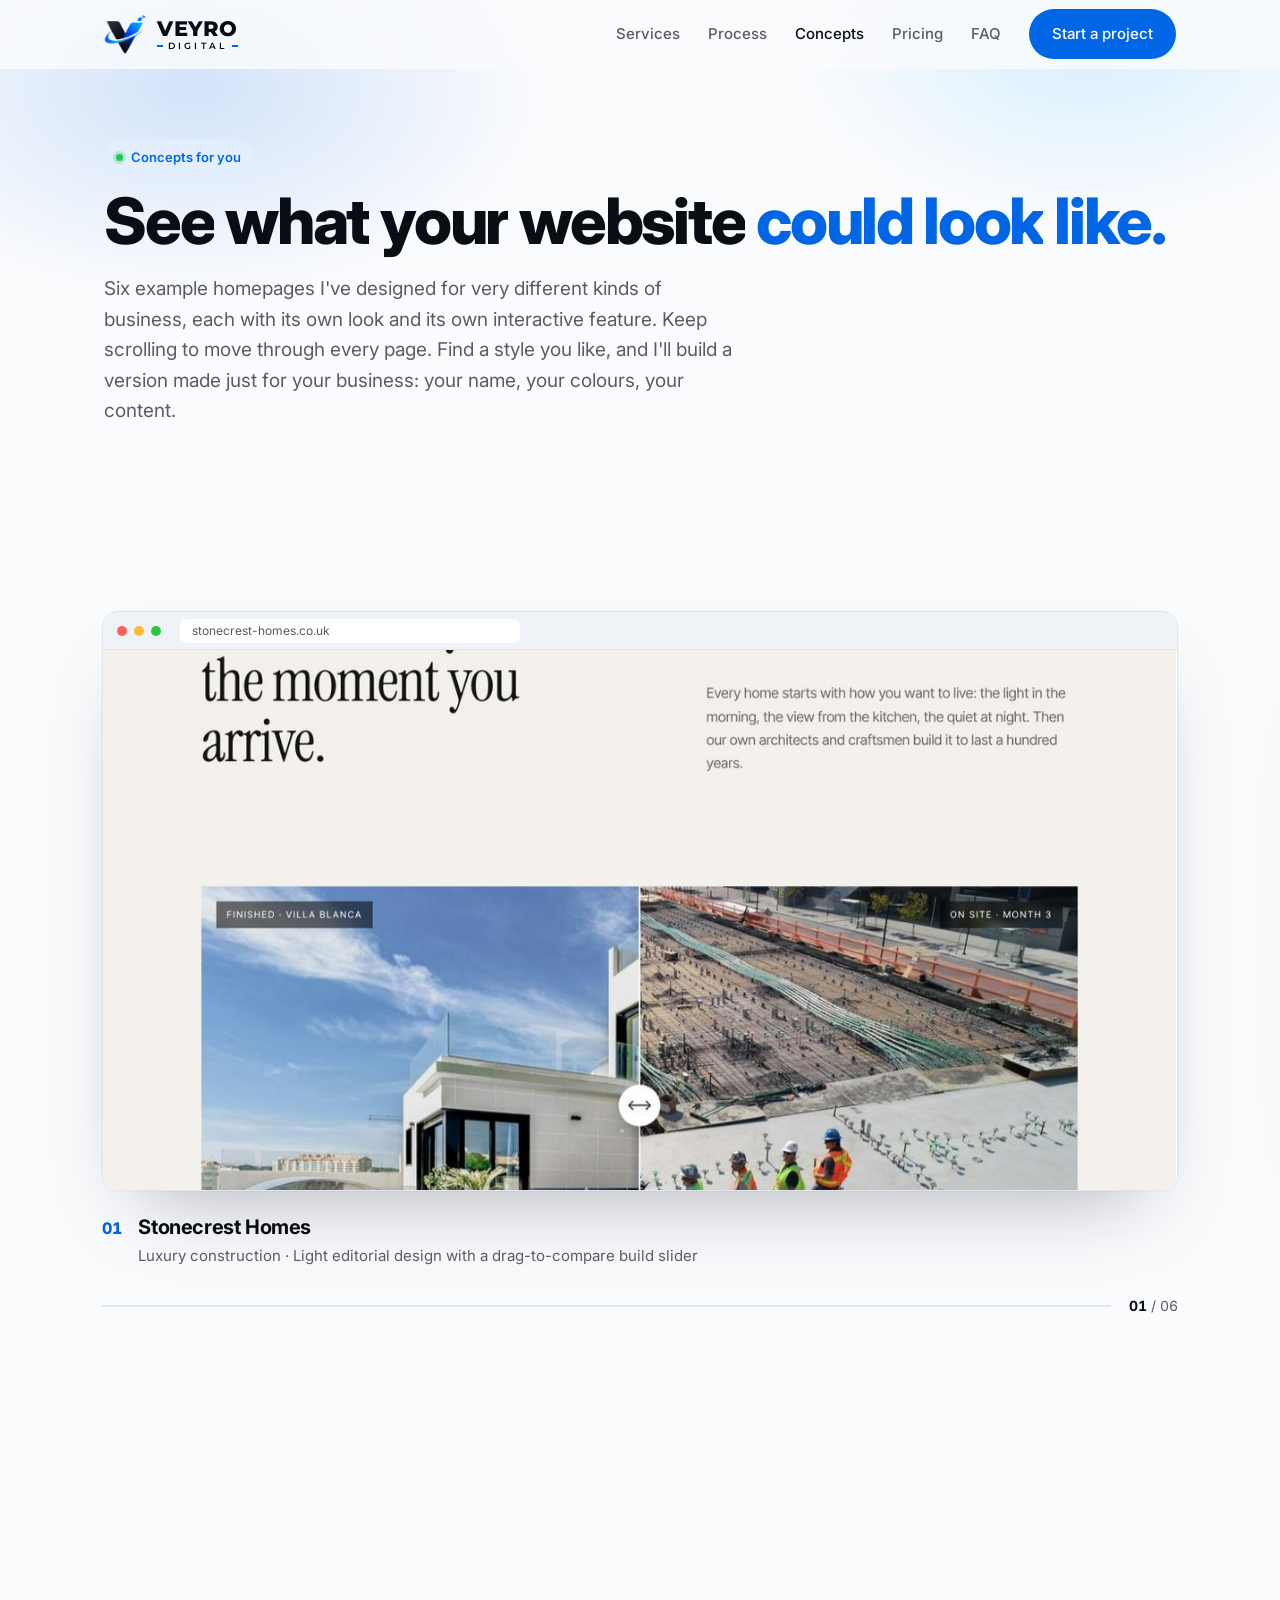
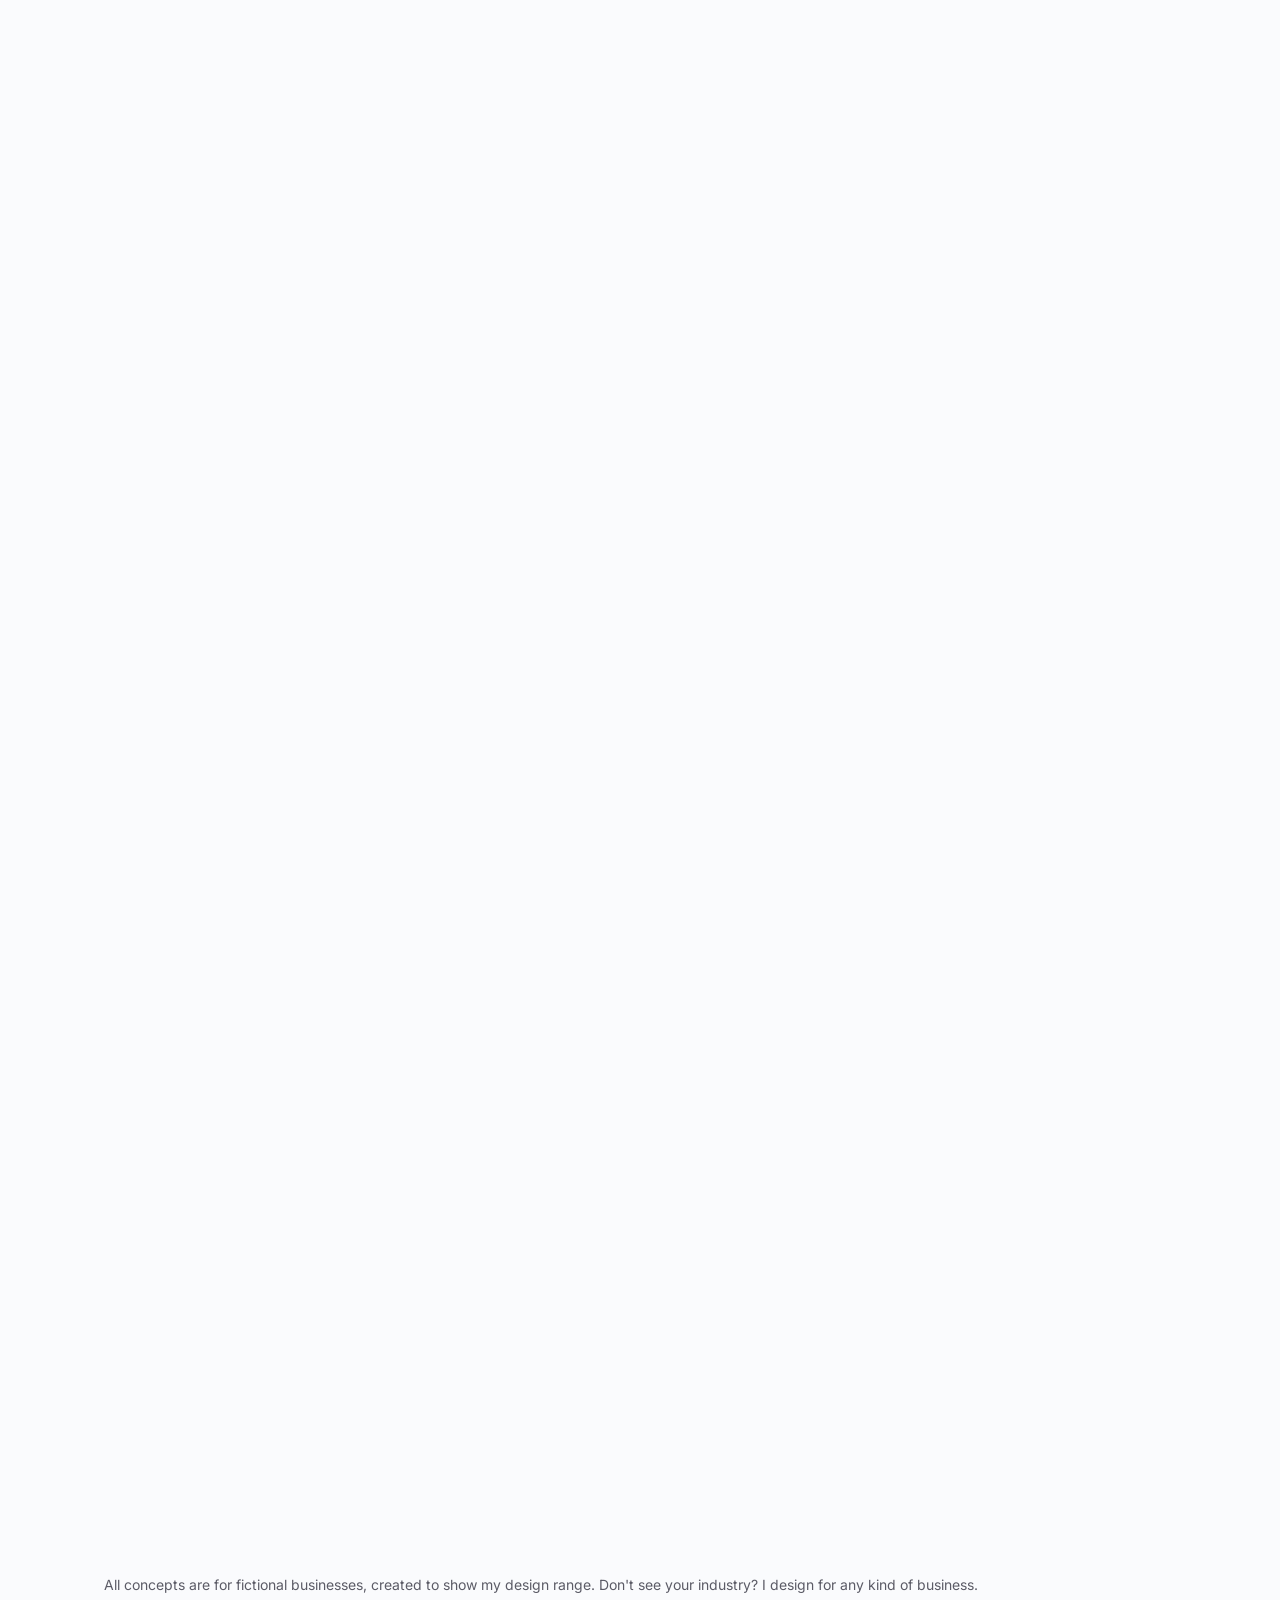
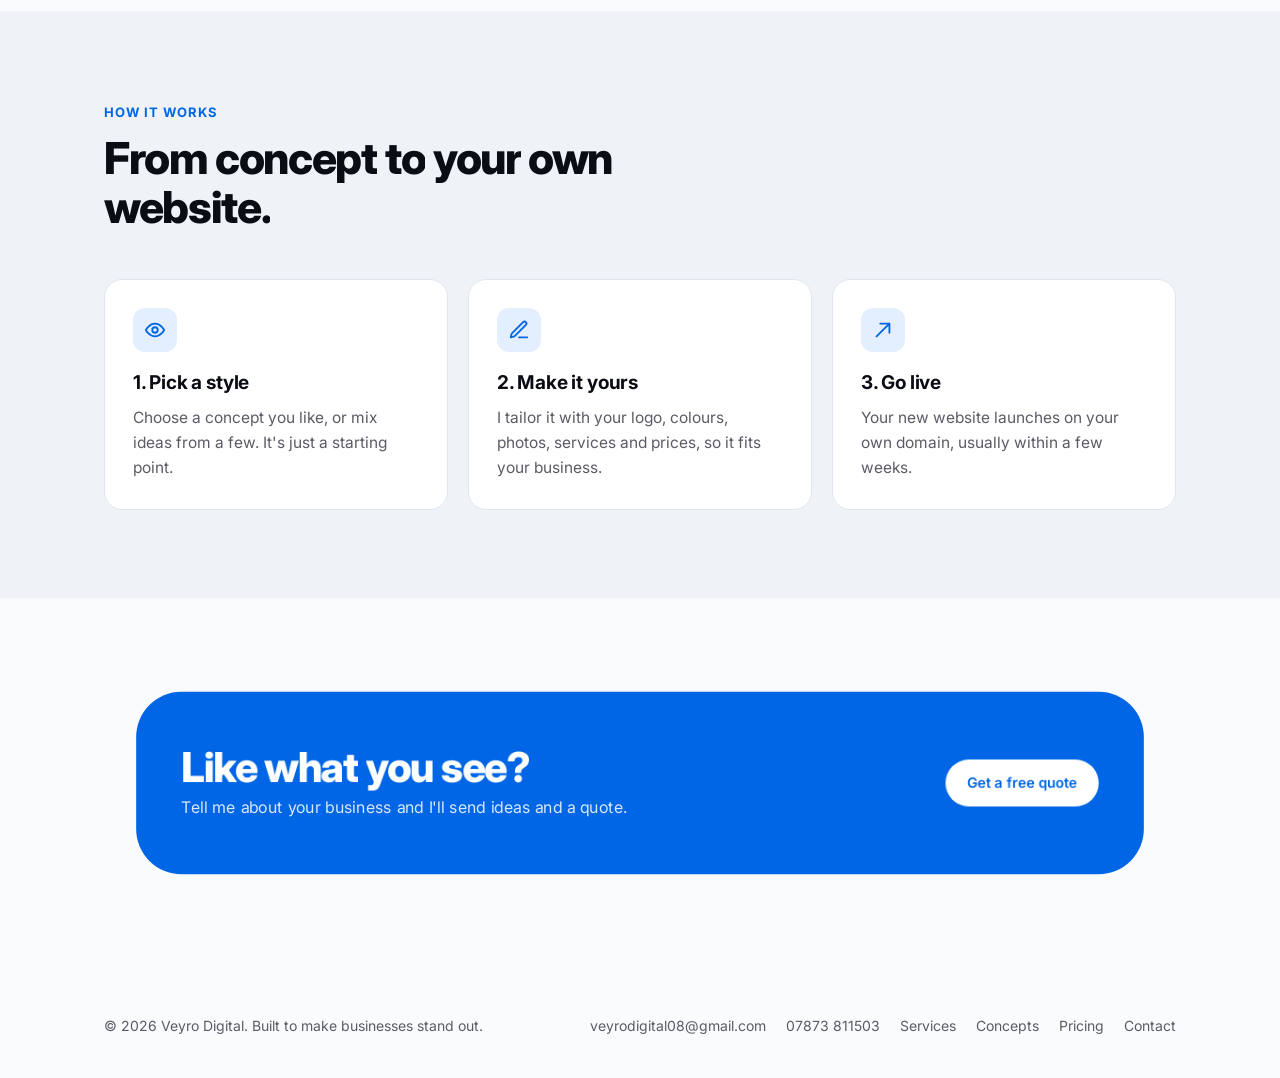
==== website/concepts.html @ 9c4989ab "Redesign six concepts with unique themes and features; add scroll showcase Co-Authored-By: Claude Op" ====
<!doctype html>
<html lang="en">
<head>
<meta charset="utf-8">
<meta name="viewport" content="width=device-width, initial-scale=1">
<title>Concepts for you — Veyro Digital</title>
<meta name="description" content="Example website designs by Veyro Digital for cafés, barbers, trades, clinics, gyms and estate agents. Pick a style and I'll build one for your business.">
<link rel="icon" type="image/png" href="assets/favicon.png">
<link rel="apple-touch-icon" href="assets/favicon.png">
<meta property="og:image" content="assets/logo.png">
<link rel="preconnect" href="https://fonts.googleapis.com">
<link rel="preconnect" href="https://fonts.gstatic.com" crossorigin>
<link href="https://fonts.googleapis.com/css2?family=Inter:wght@400;500;600;700;800&family=Montserrat:wght@600;800&display=swap" rel="stylesheet">
<link rel="stylesheet" href="vendor/lenis.css">
<link rel="stylesheet" href="assets/site.css">
<script>document.documentElement.classList.add("js")</script>
</head>
<body>

<header class="nav" id="nav">
  <div class="wrap nav-inner">
    <a class="logo" href="index.html" aria-label="Veyro Digital home">
      <img class="logo-mark" src="assets/logo-mark.png" alt="" width="40" height="37">
      <span class="wordmark" aria-hidden="true"><b>VEYRO</b><small>DIGITAL</small></span>
    </a>
    <button class="menu-btn" id="menuBtn" aria-label="Open menu" aria-expanded="false" aria-controls="navLinks">
      <svg width="20" height="20" viewBox="0 0 24 24" fill="none" stroke="currentColor" stroke-width="2" stroke-linecap="round"><path d="M4 7h16M4 12h16M4 17h16"/></svg>
    </button>
    <nav class="nav-links" id="navLinks">
      <a href="index.html#services">Services</a>
      <a href="index.html#process">Process</a>
      <a href="concepts.html" aria-current="page" style="color:var(--text)">Concepts</a>
      <a href="index.html#pricing">Pricing</a>
      <a href="index.html#faq">FAQ</a>
      <a class="btn btn-primary" href="index.html#contact">Start a project</a>
    </nav>
  </div>
</header>

<main>
  <section class="page-hero">
    <div class="wrap">
      <span class="eyebrow"><span class="dot"></span> Concepts for you</span>
      <h1>See what your website <em>could look like.</em></h1>
      <p class="lede">Six example homepages I've designed for very different kinds of business, each with its own look and its own interactive feature. Keep scrolling to move through every page. Find a style you like, and I'll build a version made just for your business: your name, your colours, your content.</p>
    </div>
  </section>

  <section class="sc-section" aria-label="Concept designs">
    <div class="showcase" aria-label="Concept homepage designs">
      <div class="sc-track">
        <figure class="sc-slide">
          <div class="sc-browser">
            <div class="sc-bar" aria-hidden="true"><i></i><i></i><i></i><span>stonecrest-homes.co.uk</span></div>
            <div class="sc-screen"><picture><source media="(max-width: 700px)" srcset="assets/showcase/stonecrest-m.jpg"><img src="assets/showcase/stonecrest.jpg" alt="Full homepage design for Stonecrest Homes, a fictional luxury construction business" draggable="false"></picture></div>
          </div>
          <figcaption><span class="sc-num">01</span><div><b>Stonecrest Homes</b><span>Luxury construction · Light editorial design with a drag-to-compare build slider</span></div></figcaption>
        </figure>
        <figure class="sc-slide">
          <div class="sc-browser">
            <div class="sc-bar" aria-hidden="true"><i></i><i></i><i></i><span>faderoom.co.uk</span></div>
            <div class="sc-screen"><picture><source media="(max-width: 700px)" srcset="assets/showcase/fade-room-m.jpg"><img src="assets/showcase/fade-room.jpg" alt="Full homepage design for Fade Room, a fictional barbershop business" draggable="false"></picture></div>
          </div>
          <figcaption><span class="sc-num">02</span><div><b>Fade Room</b><span>Barbershop · Black and vivid orange with a live booking picker</span></div></figcaption>
        </figure>
        <figure class="sc-slide">
          <div class="sc-browser">
            <div class="sc-bar" aria-hidden="true"><i></i><i></i><i></i><span>northline-heating.co.uk</span></div>
            <div class="sc-screen"><picture><source media="(max-width: 700px)" srcset="assets/showcase/northline-m.jpg"><img src="assets/showcase/northline.jpg" alt="Full homepage design for Northline, a fictional heating and bathrooms business" draggable="false"></picture></div>
          </div>
          <figcaption><span class="sc-num">03</span><div><b>Northline</b><span>Heating &amp; bathrooms · Crisp white and electric blue with an instant quote calculator</span></div></figcaption>
        </figure>
        <figure class="sc-slide">
          <div class="sc-browser">
            <div class="sc-bar" aria-hidden="true"><i></i><i></i><i></i><span>lumenclinic.co.uk</span></div>
            <div class="sc-screen"><picture><source media="(max-width: 700px)" srcset="assets/showcase/lumen-m.jpg"><img src="assets/showcase/lumen.jpg" alt="Full homepage design for Lumen Skin Clinic, a fictional skin clinic business" draggable="false"></picture></div>
          </div>
          <figcaption><span class="sc-num">04</span><div><b>Lumen Skin Clinic</b><span>Skin clinic · Soft blush and arches with a treatment finder</span></div></figcaption>
        </figure>
        <figure class="sc-slide">
          <div class="sc-browser">
            <div class="sc-bar" aria-hidden="true"><i></i><i></i><i></i><span>pulsefitness.co.uk</span></div>
            <div class="sc-screen"><picture><source media="(max-width: 700px)" srcset="assets/showcase/pulse-m.jpg"><img src="assets/showcase/pulse.jpg" alt="Full homepage design for Pulse Fitness, a fictional gym business" draggable="false"></picture></div>
          </div>
          <figcaption><span class="sc-num">05</span><div><b>Pulse Fitness</b><span>Gym · Neon lime energy with a day-by-day class timetable</span></div></figcaption>
        </figure>
        <figure class="sc-slide">
          <div class="sc-browser">
            <div class="sc-bar" aria-hidden="true"><i></i><i></i><i></i><span>harbourandco.co.uk</span></div>
            <div class="sc-screen"><picture><source media="(max-width: 700px)" srcset="assets/showcase/harbour-m.jpg"><img src="assets/showcase/harbour.jpg" alt="Full homepage design for Harbour &amp; Co., a fictional estate agent business" draggable="false"></picture></div>
          </div>
          <figcaption><span class="sc-num">06</span><div><b>Harbour &amp; Co.</b><span>Estate agent · Cream and harbour green with a live mortgage calculator</span></div></figcaption>
        </figure>
      </div>
      <div class="sc-ui" aria-hidden="true"><div class="sc-progress"><span></span></div><div class="sc-count"><b>01</b> / 06</div></div>
    </div>
  </section>

  <section style="padding-block:40px 0">
    <div class="wrap">
      <p class="note">All concepts are for fictional businesses, created to show my design range. Don't see your industry? I design for any kind of business.</p>
    </div>
  </section>

  <section class="alt">
    <div class="wrap">
      <div class="section-head reveal">
        <span class="kicker">How it works</span>
        <h2>From concept to your own website.</h2>
      </div>
      <div class="how">
        <div class="card reveal"><div class="icon"><svg width="22" height="22" viewBox="0 0 24 24" fill="none" stroke="currentColor" stroke-width="2" stroke-linecap="round" stroke-linejoin="round"><path d="M2 12s3.5-7 10-7 10 7 10 7-3.5 7-10 7S2 12 2 12z"/><circle cx="12" cy="12" r="3"/></svg></div><h3>1. Pick a style</h3><p>Choose a concept you like, or mix ideas from a few. It's just a starting point.</p></div>
        <div class="card reveal"><div class="icon"><svg width="22" height="22" viewBox="0 0 24 24" fill="none" stroke="currentColor" stroke-width="2" stroke-linecap="round" stroke-linejoin="round"><path d="M12 20h9"/><path d="M16.5 3.5a2.1 2.1 0 0 1 3 3L7 19l-4 1 1-4z"/></svg></div><h3>2. Make it yours</h3><p>I tailor it with your logo, colours, photos, services and prices, so it fits your business.</p></div>
        <div class="card reveal"><div class="icon"><svg width="22" height="22" viewBox="0 0 24 24" fill="none" stroke="currentColor" stroke-width="2" stroke-linecap="round" stroke-linejoin="round"><path d="M5 19 19 5M9 5h10v10"/></svg></div><h3>3. Go live</h3><p>Your new website launches on your own domain, usually within a few weeks.</p></div>
      </div>
    </div>
  </section>

  <section>
    <div class="wrap">
      <div class="band reveal">
        <div>
          <h2>Like what you see?</h2>
          <p>Tell me about your business and I'll send ideas and a quote.</p>
        </div>
        <a class="btn" href="index.html#contact">Get a free quote</a>
      </div>
    </div>
  </section>
</main>

<footer>
  <div class="wrap foot">
    <span>© <span id="year"></span> Veyro Digital. Built to make businesses stand out.</span>
    <nav>
      <a href="mailto:veyrodigital08@gmail.com">veyrodigital08@gmail.com</a>
      <a href="tel:+447873811503">07873 811503</a>
      <a href="index.html#services">Services</a>
      <a href="concepts.html">Concepts</a>
      <a href="index.html#pricing">Pricing</a>
      <a href="index.html#contact">Contact</a>
    </nav>
  </div>
</footer>

<script src="vendor/gsap.min.js"></script>
<script src="vendor/ScrollTrigger.min.js"></script>
<script src="vendor/lenis.min.js"></script>
<script src="assets/site.js"></script>
</body>
</html>
---- website/vendor/lenis.css ----
html.lenis,
html.lenis body {
  height: auto;
}

.lenis.lenis-smooth {
  scroll-behavior: auto !important;
}

.lenis.lenis-smooth [data-lenis-prevent] {
  overscroll-behavior: contain;
}

.lenis.lenis-stopped {
  overflow: hidden;
}

.lenis.lenis-smooth iframe {
  pointer-events: none;
}
---- website/assets/site.css ----
:root {
    --bg: #fafbfd;
    --surface: #ffffff;
    --surface-2: #eff2f7;
    --text: #0b0d14;
    --muted: #5b5b66;
    --line: #e1e5ee;
    --accent: #0066e6;
    --accent-ink: #ffffff;
    --accent-soft: #e3efff;
    --warm: #00a8ff;
    --radius: 18px;
    --shadow: 0 1px 2px rgba(20,20,40,.04), 0 8px 30px rgba(20,20,40,.06);
  }
  @media (prefers-color-scheme: dark) {
    :root:not([data-theme="light"]) {
      --bg: #0b0d14; --surface: #17181e; --surface-2: #1e2028; --text: #f1f1f4;
      --muted: #a2a3b0; --line: #2a2c36; --accent: #3b9bff; --accent-ink: #0b0d14;
      --accent-soft: #14284a; --warm: #38c4ff; --shadow: 0 8px 30px rgba(0,0,0,.35);
    }
  }
  :root[data-theme="dark"] {
    --bg: #0b0d14; --surface: #17181e; --surface-2: #1e2028; --text: #f1f1f4;
    --muted: #a2a3b0; --line: #2a2c36; --accent: #3b9bff; --accent-ink: #0b0d14;
    --accent-soft: #14284a; --warm: #38c4ff; --shadow: 0 8px 30px rgba(0,0,0,.35);
  }

  *, *::before, *::after { box-sizing: border-box; }
  html { scroll-behavior: smooth; }
  body {
    margin: 0; background: var(--bg); color: var(--text);
    font: 16px/1.6 Inter, system-ui, -apple-system, "Segoe UI", sans-serif;
    -webkit-font-smoothing: antialiased; overflow-x: hidden;
  }
  a { color: inherit; }
  img, svg { display: block; max-width: 100%; }
  .wrap { width: 100%; max-width: 1120px; margin: 0 auto; padding: 0 24px; }
  @media (max-width: 600px) { .wrap { padding: 0 16px; } }

  /* Nav */
  header.nav {
    position: sticky; top: 0; z-index: 50;
    background: color-mix(in srgb, var(--bg) 85%, transparent);
    backdrop-filter: saturate(1.4) blur(12px);
    border-bottom: 1px solid transparent; transition: border-color .2s;
  }
  header.nav.scrolled { border-bottom-color: var(--line); }
  .nav-inner { display: flex; align-items: center; justify-content: space-between; height: 68px; gap: 16px; }
  .logo { display: flex; align-items: center; gap: 10px; font-weight: 800; letter-spacing: -.02em; text-decoration: none; font-size: 18px; }
  .logo-mark { height: 40px; width: auto; border-radius: 8px; }
  .wordmark { display: flex; flex-direction: column; line-height: 1; font-family: Montserrat, Inter, sans-serif; }
  .wordmark b { font-weight: 800; font-size: 21px; letter-spacing: .01em; }
  .wordmark small { display: flex; align-items: center; gap: 5px; font-weight: 600; font-size: 8.5px; letter-spacing: .38em; margin-top: 3px; color: var(--text); }
  .wordmark small::before, .wordmark small::after { content: ""; flex: 1; height: 1.5px; background: var(--accent); }
  @media (prefers-color-scheme: dark) { :root:not([data-theme="light"]) .logo-mark { background: #fff; padding: 3px 4px; } }
  :root[data-theme="dark"] .logo-mark { background: #fff; padding: 3px 4px; }
  .nav-links { display: flex; gap: 28px; align-items: center; }
  .nav-links a { text-decoration: none; color: var(--muted); font-weight: 500; font-size: 15px; }
  .nav-links a:hover { color: var(--text); }
  .menu-btn { display: none; background: none; border: 1px solid var(--line); border-radius: 10px; width: 42px; height: 42px; color: var(--text); cursor: pointer; }
  @media (max-width: 820px) {
    .menu-btn { display: grid; place-items: center; }
    .nav-links {
      position: absolute; top: 68px; left: 0; right: 0; flex-direction: column; align-items: stretch; gap: 0;
      background: var(--bg); border-bottom: 1px solid var(--line); padding: 8px 16px 16px;
      display: none;
    }
    .nav-links.open { display: flex; }
    .nav-links a { padding: 12px 4px; font-size: 16px; }
    .nav-links .btn { margin-top: 8px; text-align: center; }
  }

  /* Buttons */
  .btn {
    display: inline-flex; align-items: center; justify-content: center; gap: 8px;
    padding: 12px 22px; border-radius: 999px; font-weight: 600; font-size: 15px;
    text-decoration: none; border: 1px solid transparent; cursor: pointer;
    transition: box-shadow .3s ease, background .3s ease, border-color .3s ease, color .3s ease;
    font-family: inherit; position: relative; overflow: hidden; isolation: isolate;
    -webkit-tap-highlight-color: transparent; will-change: transform;
  }
  .btn > * { pointer-events: none; }
  .btn svg { transition: transform .35s cubic-bezier(.2,.8,.2,1); }
  .btn:hover svg { transform: translateX(3px); }
  .btn-primary { background: var(--accent); color: var(--accent-ink) !important; }
  .btn-primary:hover { box-shadow: 0 10px 30px color-mix(in srgb, var(--accent) 38%, transparent); }
  .ripple { position: absolute; border-radius: 50%; pointer-events: none; z-index: -1; transform: scale(0);
    background: currentColor; opacity: .22; animation: ripple .7s cubic-bezier(.2,.8,.2,1) forwards; }
  .btn-primary .ripple { background: #fff; opacity: .35; }
  @keyframes ripple { to { transform: scale(1); opacity: 0; } }
  .btn-ghost { border-color: var(--line); background: var(--surface); color: var(--text); }
  .btn-ghost:hover { border-color: var(--muted); }

  /* Hero */
  .hero { padding: 88px 0 72px; position: relative; }
  .hero::before {
    content: ""; position: absolute; inset: -120px 0 auto 0; height: 560px; z-index: -1;
    background:
      radial-gradient(500px 300px at 15% 30%, color-mix(in srgb, var(--accent) 16%, transparent), transparent 70%),
      radial-gradient(420px 260px at 85% 20%, color-mix(in srgb, var(--warm) 14%, transparent), transparent 70%);
  }
  .hero-grid { display: grid; grid-template-columns: 1.1fr .9fr; gap: 56px; align-items: center; }
  .eyebrow { display: inline-flex; align-items: center; gap: 8px; font-size: 13px; font-weight: 600; color: var(--accent); background: var(--accent-soft); padding: 6px 12px; border-radius: 999px; }
  .dot { width: 7px; height: 7px; border-radius: 50%; background: #22c55e; box-shadow: 0 0 0 3px color-mix(in srgb, #22c55e 25%, transparent); }
  h1 { font-size: clamp(38px, 5.6vw, 64px); line-height: 1.04; letter-spacing: -.035em; margin: 20px 0 20px; font-weight: 800; }
  h1 em { font-style: normal; color: var(--accent); white-space: nowrap; }
  .lede { font-size: clamp(17px, 2vw, 19px); color: var(--muted); max-width: 540px; margin: 0 0 32px; }
  .hero-ctas { display: flex; gap: 12px; flex-wrap: wrap; }
  .hero-points { display: flex; gap: 22px; flex-wrap: wrap; margin-top: 32px; color: var(--muted); font-size: 14px; }
  .hero-points span { display: inline-flex; align-items: center; gap: 6px; }
  .check { color: var(--accent); flex: none; }

  /* Browser mockup */
  .mock { background: var(--surface); border: 1px solid var(--line); border-radius: var(--radius); box-shadow: var(--shadow); overflow: hidden; transform: rotate(1.2deg); }
  .mock-bar { display: flex; gap: 6px; padding: 12px 14px; border-bottom: 1px solid var(--line); align-items: center; }
  .mock-bar i { width: 10px; height: 10px; border-radius: 50%; background: var(--line); }
  .mock-url { margin-left: 10px; flex: 1; height: 22px; border-radius: 6px; background: var(--surface-2); font-size: 11px; color: var(--muted); display: flex; align-items: center; padding: 0 10px; }
  .mock-body { padding: 22px; display: grid; gap: 14px; }
  .mock-hero { border-radius: 12px; padding: 22px; background: linear-gradient(135deg, var(--accent), color-mix(in srgb, var(--accent) 50%, var(--warm))); color: #fff; }
  .mock-hero b { display: block; font-size: 20px; letter-spacing: -.02em; margin-bottom: 6px; }
  .mock-hero small { opacity: .85; }
  .mock-pill { display: inline-block; margin-top: 14px; background: #fff; color: #111; font-size: 12px; font-weight: 600; padding: 6px 12px; border-radius: 999px; }
  .mock-row { display: grid; grid-template-columns: repeat(3, 1fr); gap: 10px; }
  .mock-card { background: var(--surface-2); border-radius: 10px; height: 74px; padding: 10px; }
  .mock-card span { display: block; height: 8px; border-radius: 4px; background: var(--line); margin-bottom: 6px; }
  .mock-card span:first-child { width: 28px; height: 28px; border-radius: 8px; background: var(--accent-soft); margin-bottom: 8px; }
  .mock-card span:last-child { width: 60%; }
  .mock-stat { display: flex; justify-content: space-between; align-items: center; background: var(--surface-2); border-radius: 10px; padding: 12px 14px; font-size: 13px; }
  .mock-stat strong { color: #16a34a; }
  @media (max-width: 900px) {
    .hero { padding: 56px 0 48px; }
    .hero-grid { grid-template-columns: 1fr; gap: 40px; }
    .mock { transform: none; }
  }

  /* Sections */
  section { padding: 88px 0; }
  @media (max-width: 600px) { section { padding: 64px 0; } }
  .section-head { max-width: 640px; margin-bottom: 48px; }
  .kicker { font-size: 13px; font-weight: 700; letter-spacing: .08em; text-transform: uppercase; color: var(--accent); }
  h2 { font-size: clamp(30px, 4vw, 44px); line-height: 1.1; letter-spacing: -.03em; margin: 10px 0 14px; font-weight: 800; }
  .section-head p { color: var(--muted); font-size: 18px; margin: 0; }
  .alt { background: var(--surface-2); }

  .grid-3 { display: grid; grid-template-columns: repeat(3, 1fr); gap: 20px; }
  @media (max-width: 900px) { .grid-3 { grid-template-columns: 1fr 1fr; } }
  @media (max-width: 620px) { .grid-3 { grid-template-columns: 1fr; } }
  .card { background: var(--surface); border: 1px solid var(--line); border-radius: var(--radius); padding: 28px; }
  .card h3 { margin: 16px 0 8px; font-size: 19px; letter-spacing: -.01em; }
  .card p { margin: 0; color: var(--muted); font-size: 15.5px; }
  .icon { width: 44px; height: 44px; border-radius: 12px; display: grid; place-items: center; background: var(--accent-soft); color: var(--accent); }

  /* Process */
  .steps { display: grid; grid-template-columns: repeat(4, 1fr); gap: 20px; counter-reset: step; }
  @media (max-width: 900px) { .steps { grid-template-columns: 1fr 1fr; } }
  @media (max-width: 560px) { .steps { grid-template-columns: 1fr; } }
  .step { position: relative; padding: 24px; border-radius: var(--radius); background: var(--surface); border: 1px solid var(--line); }
  .step::before { counter-increment: step; content: "0" counter(step); font-weight: 800; font-size: 14px; color: var(--accent); }
  .step h3 { margin: 10px 0 6px; font-size: 18px; }
  .step p { margin: 0; color: var(--muted); font-size: 15px; }
  .step .time { display: inline-block; margin-top: 14px; font-size: 12.5px; font-weight: 600; color: var(--muted); background: var(--surface-2); padding: 4px 10px; border-radius: 999px; }

  /* Work */
  .work { display: grid; grid-template-columns: repeat(3, 1fr); gap: 20px; }
  @media (max-width: 900px) { .work { grid-template-columns: 1fr 1fr; } }
  @media (max-width: 620px) { .work { grid-template-columns: 1fr; } }
  .project { border-radius: var(--radius); overflow: hidden; background: var(--surface); border: 1px solid var(--line); transition: transform .2s, box-shadow .2s; display: block; text-decoration: none; color: inherit; }
  .project:hover { box-shadow: var(--shadow); }
  .shot { aspect-ratio: 4 / 3; overflow: hidden; border-bottom: 1px solid var(--line); background: var(--surface-2); }
  .shot img { width: 100%; height: 100%; object-fit: cover; object-position: top; transition: transform .4s ease; }
  .project:hover .shot img { transform: scale(1.03); }
  .project-info h3 { display: flex; justify-content: space-between; align-items: baseline; gap: 10px; flex-wrap: wrap; }
  .view { font-size: 13px; font-weight: 600; color: var(--accent); }
  .project:hover { transform: translateY(-3px); }
  .project-info { padding: 18px 20px 20px; }
  .project-info h3 { margin: 0 0 4px; font-size: 17px; }
  .project-info p { margin: 0; color: var(--muted); font-size: 14.5px; }
  .tags { display: flex; gap: 6px; flex-wrap: wrap; margin-top: 12px; }
  .tags span { font-size: 12px; font-weight: 500; padding: 3px 10px; border-radius: 999px; background: var(--surface-2); color: var(--muted); }
  .note { margin-top: 20px; font-size: 14px; color: var(--muted); }

  /* Pricing */
  .pricing { display: grid; grid-template-columns: repeat(3, 1fr); gap: 20px; align-items: stretch; }
  @media (max-width: 900px) { .pricing { grid-template-columns: 1fr; max-width: 520px; } }
  .plan { display: flex; flex-direction: column; background: var(--surface); border: 1px solid var(--line); border-radius: var(--radius); padding: 30px; position: relative; }
  .plan.featured { border: 2px solid var(--accent); box-shadow: var(--shadow); }
  .badge { position: absolute; top: -12px; left: 30px; background: var(--accent); color: var(--accent-ink); font-size: 12px; font-weight: 700; padding: 4px 12px; border-radius: 999px; }
  .plan h3 { margin: 0; font-size: 18px; }
  .plan .for { color: var(--muted); font-size: 14.5px; margin: 4px 0 20px; }
  .price { font-size: 42px; font-weight: 800; letter-spacing: -.03em; line-height: 1; }
  .price small { font-size: 15px; font-weight: 500; color: var(--muted); letter-spacing: 0; }
  .plan ul { list-style: none; padding: 0; margin: 24px 0 28px; display: grid; gap: 10px; font-size: 15px; }
  .plan li { display: flex; gap: 10px; align-items: flex-start; }
  .plan li svg { margin-top: 4px; }
  .plan .btn { margin-top: auto; }
  .care { margin-top: 24px; padding: 22px 26px; border-radius: var(--radius); border: 1px dashed var(--line); display: flex; justify-content: space-between; align-items: center; gap: 16px; flex-wrap: wrap; background: var(--surface); }
  .care p { margin: 0; color: var(--muted); }
  .care strong { color: var(--text); }

  /* FAQ */
  .faq { max-width: 780px; }
  details { border-bottom: 1px solid var(--line); padding: 20px 0; }
  summary { cursor: pointer; font-weight: 600; font-size: 17px; list-style: none; display: flex; justify-content: space-between; gap: 16px; }
  summary::-webkit-details-marker { display: none; }
  summary::after { content: "+"; font-size: 22px; line-height: 1; color: var(--accent); transition: transform .2s; }
  details[open] summary::after { transform: rotate(45deg); }
  details p { color: var(--muted); margin: 12px 0 0; }

  /* Contact */
  .contact { display: grid; grid-template-columns: .9fr 1.1fr; gap: 48px; align-items: start; }
  @media (max-width: 900px) { .contact { grid-template-columns: 1fr; } }
  .contact-side p { color: var(--muted); font-size: 18px; }
  .contact-list { list-style: none; padding: 0; margin: 28px 0 0; display: grid; gap: 14px; }
  .contact-list li { display: flex; gap: 12px; align-items: center; }
  .contact-list a { text-decoration: none; font-weight: 600; }
  form { background: var(--surface); border: 1px solid var(--line); border-radius: var(--radius); padding: 28px; display: grid; gap: 16px; box-shadow: var(--shadow); }
  .row { display: grid; grid-template-columns: 1fr 1fr; gap: 16px; }
  @media (max-width: 560px) { .row { grid-template-columns: 1fr; } form { padding: 20px; } }
  label { font-size: 14px; font-weight: 600; display: grid; gap: 6px; }
  input, select, textarea {
    font: inherit; font-size: 15px; color: var(--text); background: var(--bg);
    border: 1px solid var(--line); border-radius: 12px; padding: 12px 14px; width: 100%;
  }
  input:focus, select:focus, textarea:focus { outline: 2px solid var(--accent); outline-offset: 1px; border-color: transparent; }
  textarea { min-height: 120px; resize: vertical; }
  .form-msg { font-size: 14px; color: var(--muted); margin: 0; }

  /* CTA band + footer */
  .band { margin: 0 auto; border-radius: 28px; padding: 56px 48px; background: var(--accent); color: var(--accent-ink); display: flex; justify-content: space-between; align-items: center; gap: 24px; flex-wrap: wrap; }
  .band h2 { margin: 0 0 6px; color: inherit; }
  .band p { margin: 0; opacity: .85; font-size: 17px; }
  .band .btn { background: var(--accent-ink); color: var(--accent) !important; }
  @media (max-width: 600px) { .band { padding: 36px 24px; border-radius: 20px; } }
  footer { padding: 48px 0 40px; color: var(--muted); font-size: 14px; }
  .foot { display: flex; justify-content: space-between; gap: 16px; flex-wrap: wrap; align-items: center; }
  .foot nav { display: flex; gap: 20px; flex-wrap: wrap; }
  .foot a { text-decoration: none; }
  .foot a:hover { color: var(--text); }

  /* ---- Motion ---- */
  html.js .reveal, html.js [data-anim] { opacity: 0; }
  html.lenis, html.lenis body { height: auto; }
  .lenis.lenis-smooth { scroll-behavior: auto !important; }
  .split-line { display: inline-block; overflow: hidden; vertical-align: top; padding-bottom: .08em; margin-bottom: -.08em; }
  .split-word { display: inline-block; will-change: transform; }

  .progress { position: fixed; top: 0; left: 0; right: 0; height: 2px; z-index: 100; background: var(--accent);
    transform-origin: 0 50%; transform: scaleX(0); pointer-events: none; }
  header.nav { transition: transform .45s cubic-bezier(.2,.8,.2,1), border-color .2s, background .3s; }
  header.nav.hide { transform: translateY(-100%); }

  .nav-links a:not(.btn) { position: relative; transition: color .25s; }
  .nav-links a:not(.btn)::after { content: ""; position: absolute; left: 0; right: 0; bottom: -4px; height: 1.5px; background: currentColor;
    transform: scaleX(0); transform-origin: right; transition: transform .4s cubic-bezier(.2,.8,.2,1); }
  .nav-links a:not(.btn):hover::after { transform: scaleX(1); transform-origin: left; }
  @media (max-width: 820px) { .nav-links a:not(.btn)::after { display: none; } }

  /* Cards: lift + cursor glow */
  .card, .step, .plan, .project, .concept, .care {
    position: relative; transition: transform .5s cubic-bezier(.2,.8,.2,1), box-shadow .5s, border-color .3s; }
  .card::before, .step::after, .plan::after, .concept::after {
    content: ""; position: absolute; inset: 0; border-radius: inherit; pointer-events: none; opacity: 0; transition: opacity .4s;
    background: radial-gradient(360px circle at var(--mx, 50%) var(--my, 50%), color-mix(in srgb, var(--accent) 10%, transparent), transparent 60%); }
  .card:hover, .step:hover, .plan:hover, .concept:hover { transform: translateY(-4px); box-shadow: var(--shadow); }
  .card:hover::before, .step:hover::after, .plan:hover::after, .concept:hover::after { opacity: 1; }
  .icon { transition: transform .5s cubic-bezier(.34,1.56,.64,1); }
  .card:hover .icon { transform: scale(1.1) rotate(-6deg); }
  .plan.featured { animation: glow 4s ease-in-out infinite; }
  @keyframes glow { 50% { box-shadow: 0 10px 40px color-mix(in srgb, var(--accent) 22%, transparent); } }

  .mock { transition: transform .8s cubic-bezier(.2,.8,.2,1); transform-style: preserve-3d; }
  .hero-visual { perspective: 1200px; }
  .float { animation: float 6s ease-in-out infinite; }
  @keyframes float { 50% { transform: translateY(-10px); } }
  .dot { animation: pulse 2s ease-in-out infinite; }
  @keyframes pulse { 50% { box-shadow: 0 0 0 6px color-mix(in srgb, #22c55e 0%, transparent); } }

  details > p { overflow: hidden; }
  input, select, textarea { transition: border-color .25s, box-shadow .25s; }
  input:focus, select:focus, textarea:focus { box-shadow: 0 0 0 4px color-mix(in srgb, var(--accent) 15%, transparent); }

  @media (prefers-reduced-motion: reduce) {
    html { scroll-behavior: auto; }
    html.js .reveal, html.js [data-anim] { opacity: 1; }
    .float, .dot, .plan.featured { animation: none; }
    .card:hover, .step:hover, .plan:hover, .concept:hover { transform: none; }
  }

  /* Work: link to concepts page */
  .work-more { margin-top: 24px; display: flex; justify-content: space-between; align-items: center; gap: 16px; flex-wrap: wrap; }
  .work-more .note { margin: 0; }

  /* Concepts page */
  .page-hero { padding: 72px 0 32px; position: relative; }
  .page-hero::before {
    content: ""; position: absolute; inset: -120px 0 auto 0; height: 460px; z-index: -1;
    background:
      radial-gradient(500px 300px at 15% 30%, color-mix(in srgb, var(--accent) 16%, transparent), transparent 70%),
      radial-gradient(420px 260px at 85% 20%, color-mix(in srgb, var(--warm) 14%, transparent), transparent 70%);
  }
  .page-hero h1 { margin-top: 14px; }
  .page-hero .lede { max-width: 640px; }
  .filters { display: flex; gap: 8px; flex-wrap: wrap; margin: 8px 0 32px; }
  .chip { font: inherit; font-size: 14px; font-weight: 600; padding: 8px 16px; border-radius: 999px; border: 1px solid var(--line); background: var(--surface); color: var(--muted); cursor: pointer; }
  .chip:hover { color: var(--text); border-color: var(--muted); }
  .chip[aria-pressed="true"] { background: var(--accent); border-color: var(--accent); color: var(--accent-ink); }
  .concepts { display: grid; grid-template-columns: repeat(2, 1fr); gap: 28px; }
  @media (max-width: 820px) { .concepts { grid-template-columns: 1fr; } }
  .concept { background: var(--surface); border: 1px solid var(--line); border-radius: var(--radius); overflow: hidden; display: flex; flex-direction: column; }
  .concept[hidden] { display: none; }
  .concept .shot { display: block; aspect-ratio: 4 / 3; }
  .concept .shot img { transition: transform .4s ease; }
  .concept .shot:hover img { transform: scale(1.03); }
  .concept-body { padding: 24px 26px 26px; display: flex; flex-direction: column; gap: 12px; flex: 1; }
  .concept-top { display: flex; justify-content: space-between; align-items: baseline; gap: 12px; flex-wrap: wrap; }
  .concept h2 { font-size: 22px; margin: 0; letter-spacing: -.02em; }
  .industry { font-size: 13px; font-weight: 600; color: var(--accent); }
  .concept p { margin: 0; color: var(--muted); }
  .swatches { display: flex; gap: 6px; align-items: center; font-size: 13px; color: var(--muted); }
  .swatches i { width: 18px; height: 18px; border-radius: 50%; border: 1px solid var(--line); }
  .features { list-style: none; padding: 0; margin: 0; display: flex; flex-wrap: wrap; gap: 6px; }
  .features li { font-size: 12.5px; font-weight: 500; padding: 4px 10px; border-radius: 999px; background: var(--surface-2); color: var(--muted); }
  .concept-actions { display: flex; gap: 10px; flex-wrap: wrap; margin-top: auto; padding-top: 6px; }
  .concept-actions .btn { padding: 10px 18px; font-size: 14px; }
  .how { display: grid; grid-template-columns: repeat(3, 1fr); gap: 20px; }
  @media (max-width: 820px) { .how { grid-template-columns: 1fr; } }


  /* ---- Scroll showcase ----
     Without animation: a simple stack of framed screenshots.
     With animation (.is-live): pinned, slides move sideways while each page scrolls inside its frame. */
  .showcase { --slide-w: min(1080px, 84vw); position: relative; }
  .sc-track { display: grid; gap: 48px; padding-inline: max(16px, calc((100vw - var(--slide-w)) / 2)); }
  .sc-slide { margin: 0; width: var(--slide-w); max-width: 100%; }
  .sc-browser { border-radius: 16px; overflow: hidden; background: var(--surface); border: 1px solid var(--line);
    box-shadow: 0 40px 80px -40px rgba(20,20,40,.35), 0 0 0 1px rgba(0,0,0,.02); }
  .sc-bar { display: flex; align-items: center; gap: 7px; height: 38px; padding: 0 14px; border-bottom: 1px solid var(--line); background: var(--surface-2); }
  .sc-bar i { width: 10px; height: 10px; border-radius: 50%; background: var(--line); }
  .sc-bar i:nth-child(1) { background: #ff5f57; } .sc-bar i:nth-child(2) { background: #febc2e; } .sc-bar i:nth-child(3) { background: #28c840; }
  .sc-bar span { margin-left: 12px; flex: 1; max-width: 340px; height: 24px; border-radius: 7px; background: var(--surface); font-size: 12px; color: var(--muted); display: flex; align-items: center; padding: 0 12px; }
  .sc-screen { height: min(60vh, calc(var(--slide-w) * .56)); overflow: hidden; position: relative; background: #fff; }
  .sc-screen img { width: 100%; height: auto; max-width: none; display: block; will-change: transform; user-select: none; pointer-events: none; }
  .sc-slide figcaption { display: flex; gap: 16px; align-items: baseline; margin-top: 20px; }
  .sc-num { font-weight: 800; color: var(--accent); font-variant-numeric: tabular-nums; }
  .sc-slide figcaption b { display: block; font-size: 20px; letter-spacing: -.02em; }
  .sc-slide figcaption span:not(.sc-num) { color: var(--muted); font-size: 15px; }
  .sc-ui { display: none; }

  .showcase.is-live { height: 100vh; height: 100svh; display: flex; flex-direction: column; justify-content: center; overflow: hidden; }
  .showcase.is-live .sc-track { display: flex; gap: 56px; width: max-content; padding-inline: calc((100vw - var(--slide-w)) / 2); }
  .showcase.is-live .sc-slide { flex: none; transform-origin: 50% 50%; }
  .showcase.is-live .sc-ui { display: flex; align-items: center; gap: 18px; width: var(--slide-w); margin: 26px auto 0; }
  .sc-progress { flex: 1; height: 2px; background: var(--line); border-radius: 2px; overflow: hidden; }
  .sc-progress span { display: block; height: 100%; background: var(--accent); transform-origin: 0 50%; transform: scaleX(0); }
  .sc-count { font-size: 14px; color: var(--muted); font-variant-numeric: tabular-nums; }
  .sc-count b { color: var(--text); }
  @media (max-width: 700px) {
    .showcase { --slide-w: 86vw; }
    .sc-screen { height: 56vh; }
    .showcase.is-live .sc-track { gap: 20px; }
    .sc-bar span { font-size: 11px; }
    .sc-slide figcaption b { font-size: 17px; }
    .sc-slide figcaption span:not(.sc-num) { font-size: 13px; }
  }
  .sc-section { padding-block: 24px 0; }
  #work .showcase { margin-top: 8px; }
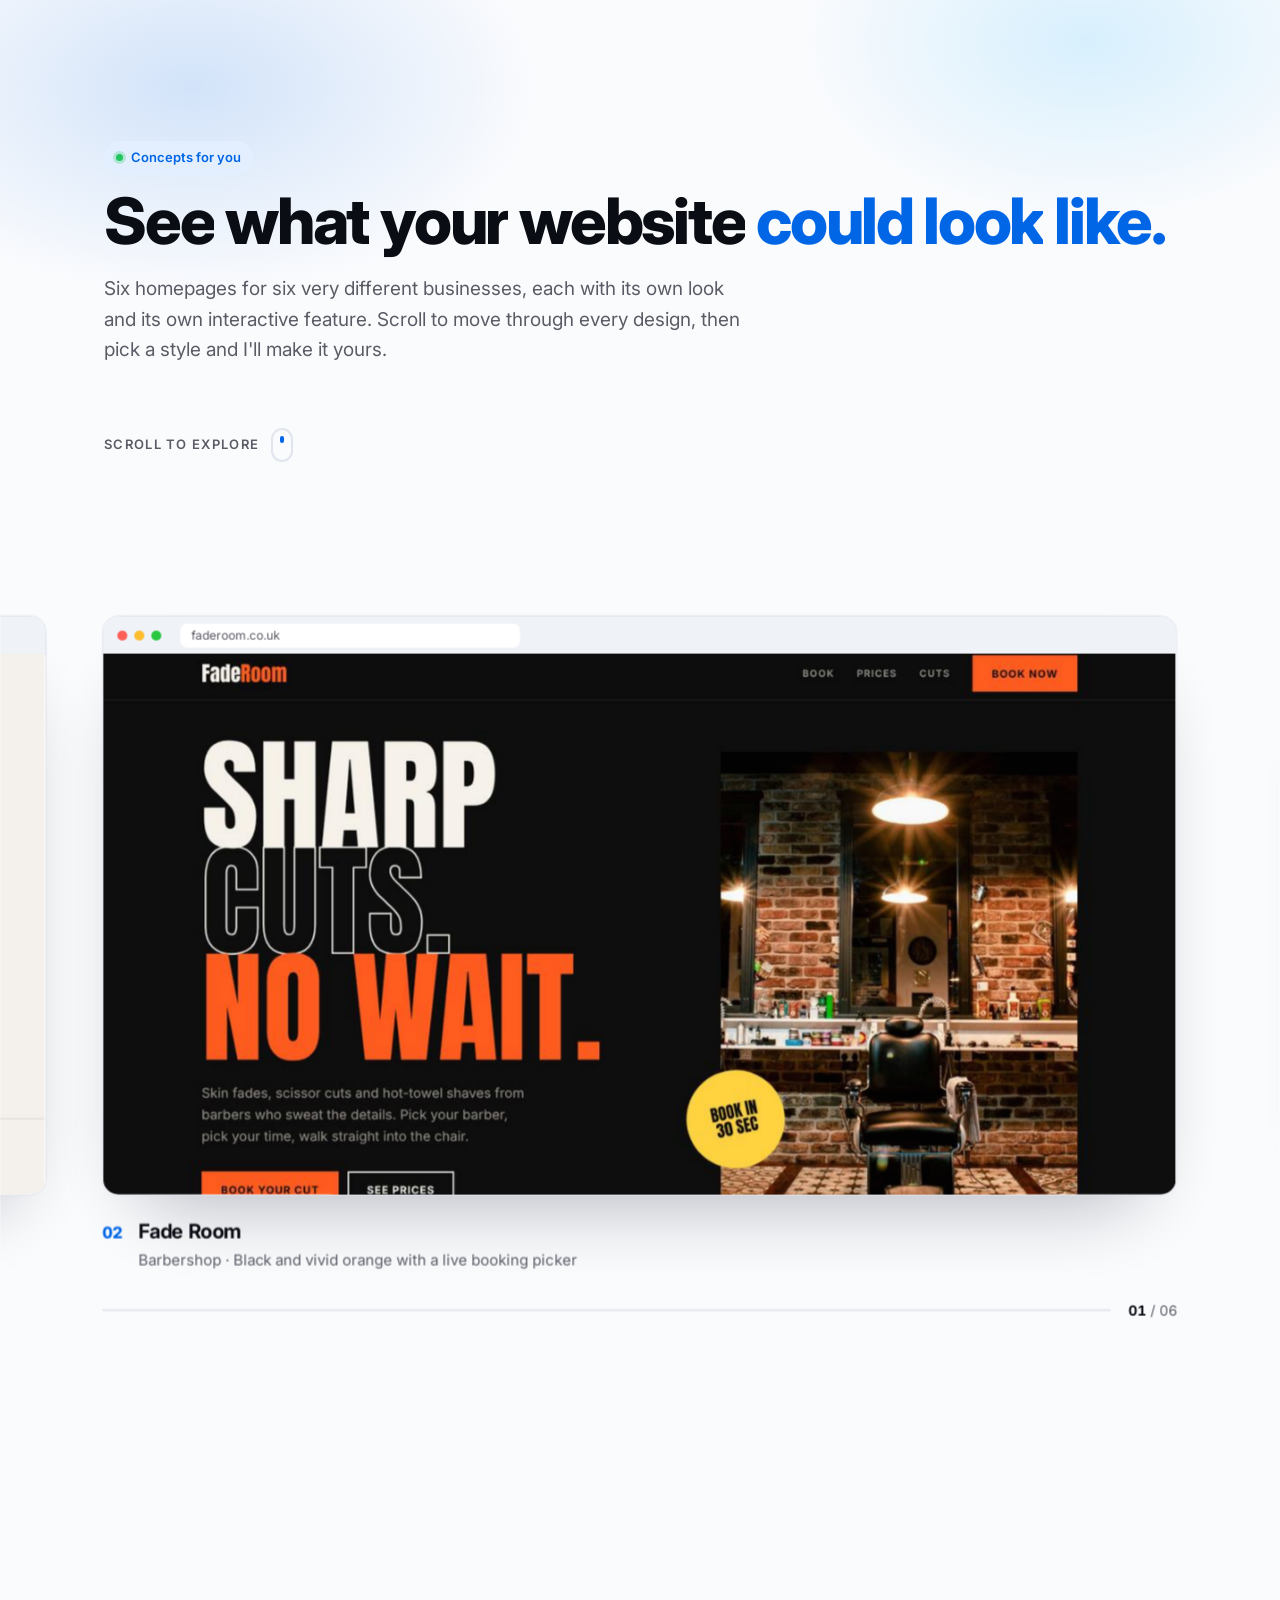
==== commit 4c9d61ec: "Premium hero mockup, service and how-it-works cards, concepts intro animation Co-Authored-By: Claude" ====
--- a/website/concepts.html
+++ b/website/concepts.html
@@ -16,6 +16,14 @@
 <script>document.documentElement.classList.add("js")</script>
 </head>
 <body>
+<div class="intro" id="intro" aria-hidden="true">
+  <div class="intro-inner">
+    <img class="intro-logo" src="assets/logo-mark.png" alt="" width="64" height="59">
+    <div class="intro-word">Concepts</div>
+    <div class="intro-bar"><span></span></div>
+    <div class="intro-meta"><span>Veyro Digital</span><span class="intro-count">00</span></div>
+  </div>
+</div>
 
 <header class="nav" id="nav">
   <div class="wrap nav-inner">
@@ -42,7 +50,8 @@
     <div class="wrap">
       <span class="eyebrow"><span class="dot"></span> Concepts for you</span>
       <h1>See what your website <em>could look like.</em></h1>
-      <p class="lede">Six example homepages I've designed for very different kinds of business, each with its own look and its own interactive feature. Keep scrolling to move through every page. Find a style you like, and I'll build a version made just for your business: your name, your colours, your content.</p>
+      <p class="lede">Six homepages for six very different businesses, each with its own look and its own interactive feature. Scroll to move through every design, then pick a style and I'll make it yours.</p>
+      <div class="scroll-hint"><span>Scroll to explore</span><i></i></div>
     </div>
   </section>
 
@@ -109,9 +118,24 @@
         <h2>From concept to your own website.</h2>
       </div>
       <div class="how">
-        <div class="card reveal"><div class="icon"><svg width="22" height="22" viewBox="0 0 24 24" fill="none" stroke="currentColor" stroke-width="2" stroke-linecap="round" stroke-linejoin="round"><path d="M2 12s3.5-7 10-7 10 7 10 7-3.5 7-10 7S2 12 2 12z"/><circle cx="12" cy="12" r="3"/></svg></div><h3>1. Pick a style</h3><p>Choose a concept you like, or mix ideas from a few. It's just a starting point.</p></div>
-        <div class="card reveal"><div class="icon"><svg width="22" height="22" viewBox="0 0 24 24" fill="none" stroke="currentColor" stroke-width="2" stroke-linecap="round" stroke-linejoin="round"><path d="M12 20h9"/><path d="M16.5 3.5a2.1 2.1 0 0 1 3 3L7 19l-4 1 1-4z"/></svg></div><h3>2. Make it yours</h3><p>I tailor it with your logo, colours, photos, services and prices, so it fits your business.</p></div>
-        <div class="card reveal"><div class="icon"><svg width="22" height="22" viewBox="0 0 24 24" fill="none" stroke="currentColor" stroke-width="2" stroke-linecap="round" stroke-linejoin="round"><path d="M5 19 19 5M9 5h10v10"/></svg></div><h3>3. Go live</h3><p>Your new website launches on your own domain, usually within a few weeks.</p></div>
+        <article class="hw reveal">
+          <div class="hw-top"><span class="hw-num">01</span><span class="hw-icon"><svg width="22" height="22" viewBox="0 0 24 24" fill="none" stroke="currentColor" stroke-width="2" stroke-linecap="round" stroke-linejoin="round"><path d="M2 12s3.5-7 10-7 10 7 10 7-3.5 7-10 7S2 12 2 12z"/><circle cx="12" cy="12" r="3"/></svg></span></div>
+          <h3>Pick a style</h3>
+          <p>Choose a concept you like, or mix ideas from a few. It's just a starting point.</p>
+          <ul><li>Browse six concepts</li><li>Mix and match ideas</li><li>Free 20-minute call</li></ul>
+        </article>
+        <article class="hw reveal">
+          <div class="hw-top"><span class="hw-num">02</span><span class="hw-icon"><svg width="22" height="22" viewBox="0 0 24 24" fill="none" stroke="currentColor" stroke-width="2" stroke-linecap="round" stroke-linejoin="round"><path d="M12 20h9"/><path d="M16.5 3.5a2.1 2.1 0 0 1 3 3L7 19l-4 1 1-4z"/></svg></span></div>
+          <h3>Make it yours</h3>
+          <p>I tailor it with your logo, colours, photos, services and prices, so it fits your business.</p>
+          <ul><li>Your branding and photos</li><li>Your services and prices</li><li>Two rounds of changes</li></ul>
+        </article>
+        <article class="hw reveal hw-final">
+          <div class="hw-top"><span class="hw-num">03</span><span class="hw-icon"><svg width="22" height="22" viewBox="0 0 24 24" fill="none" stroke="currentColor" stroke-width="2" stroke-linecap="round" stroke-linejoin="round"><path d="M5 19 19 5M9 5h10v10"/></svg></span></div>
+          <h3>Go live</h3>
+          <p>Your new website launches on your own domain, usually within three to four weeks.</p>
+          <ul><li>Your own domain</li><li>Tested on every device</li><li>Support after launch</li></ul>
+        </article>
       </div>
     </div>
   </section>
--- a/website/assets/site.css
+++ b/website/assets/site.css
@@ -111,26 +111,52 @@
   .check { color: var(--accent); flex: none; }
 
   /* Browser mockup */
-  .mock { background: var(--surface); border: 1px solid var(--line); border-radius: var(--radius); box-shadow: var(--shadow); overflow: hidden; transform: rotate(1.2deg); }
-  .mock-bar { display: flex; gap: 6px; padding: 12px 14px; border-bottom: 1px solid var(--line); align-items: center; }
-  .mock-bar i { width: 10px; height: 10px; border-radius: 50%; background: var(--line); }
-  .mock-url { margin-left: 10px; flex: 1; height: 22px; border-radius: 6px; background: var(--surface-2); font-size: 11px; color: var(--muted); display: flex; align-items: center; padding: 0 10px; }
-  .mock-body { padding: 22px; display: grid; gap: 14px; }
-  .mock-hero { border-radius: 12px; padding: 22px; background: linear-gradient(135deg, var(--accent), color-mix(in srgb, var(--accent) 50%, var(--warm))); color: #fff; }
-  .mock-hero b { display: block; font-size: 20px; letter-spacing: -.02em; margin-bottom: 6px; }
-  .mock-hero small { opacity: .85; }
-  .mock-pill { display: inline-block; margin-top: 14px; background: #fff; color: #111; font-size: 12px; font-weight: 600; padding: 6px 12px; border-radius: 999px; }
-  .mock-row { display: grid; grid-template-columns: repeat(3, 1fr); gap: 10px; }
-  .mock-card { background: var(--surface-2); border-radius: 10px; height: 74px; padding: 10px; }
-  .mock-card span { display: block; height: 8px; border-radius: 4px; background: var(--line); margin-bottom: 6px; }
-  .mock-card span:first-child { width: 28px; height: 28px; border-radius: 8px; background: var(--accent-soft); margin-bottom: 8px; }
-  .mock-card span:last-child { width: 60%; }
-  .mock-stat { display: flex; justify-content: space-between; align-items: center; background: var(--surface-2); border-radius: 10px; padding: 12px 14px; font-size: 13px; }
-  .mock-stat strong { color: #16a34a; }
+  /* Hero showcase: browser + phone with real designs, floating cards */
+  .hero-visual { position: relative; padding: 30px 30px 50px 50px; }
+  .mock { background: var(--surface); border: 1px solid var(--line); border-radius: 18px; overflow: hidden; transform: rotate(1.2deg);
+    box-shadow: 0 2px 4px rgba(20,20,40,.04), 0 40px 80px -30px rgba(20,30,70,.35); }
+  .mock-bar { display: flex; gap: 6px; padding: 11px 14px; border-bottom: 1px solid var(--line); align-items: center; background: var(--surface-2); }
+  .mock-bar i { width: 10px; height: 10px; border-radius: 50%; }
+  .mock-bar i:nth-child(1) { background: #ff5f57; } .mock-bar i:nth-child(2) { background: #febc2e; } .mock-bar i:nth-child(3) { background: #28c840; }
+  .mock-url { margin: 0 auto; width: 60%; height: 24px; border-radius: 7px; background: var(--surface); font-size: 11.5px; color: var(--muted); display: flex; align-items: center; justify-content: center; gap: 6px; }
+  .mock-url svg { color: #16a34a; }
+  .mock-screen { height: 340px; overflow: hidden; background: #f4f1ec; }
+  .mock-screen img, .phone-screen img { width: 100%; height: auto; max-width: none; display: block; animation: shot 26s cubic-bezier(.45,0,.55,1) infinite alternate; }
+  .mock-screen img { --view: 340px; }
+  @keyframes shot { 0%, 8% { transform: translateY(0); } 92%, 100% { transform: translateY(calc(-100% + var(--view))); } }
+  .phone { position: absolute; left: 0; bottom: 0; width: 138px; aspect-ratio: 9 / 19; background: #0d0f14; border-radius: 26px; padding: 6px;
+    box-shadow: 0 30px 60px -20px rgba(10,15,40,.55), inset 0 0 0 1.5px #2b2f3a; z-index: 2; transform: rotate(-4deg); }
+  .phone-notch { position: absolute; top: 10px; left: 50%; transform: translateX(-50%); width: 40px; height: 10px; border-radius: 6px; background: #0d0f14; z-index: 1; }
+  .phone-screen { height: 100%; border-radius: 20px; overflow: hidden; background: #f4f1ec; }
+  .phone-screen img { --view: 279px; animation-duration: 30s; animation-delay: -6s; }
+  .hv-card { position: absolute; z-index: 3; display: flex; align-items: center; gap: 12px; padding: 12px 16px 12px 12px; border-radius: 16px;
+    background: color-mix(in srgb, var(--surface) 88%, transparent); backdrop-filter: blur(14px); border: 1px solid var(--line);
+    box-shadow: 0 20px 40px -18px rgba(20,30,70,.35); font-size: 13px; }
+  .hv-card b { display: block; font-size: 14px; letter-spacing: -.01em; }
+  .hv-card span { color: var(--muted); }
+  .hv-speed { top: 0; right: 0; animation: bob 6s ease-in-out infinite; }
+  .hv-speed b { font-size: 22px; line-height: 1; color: #16a34a; }
+  .ring { transform: rotate(-90deg); flex: none; }
+  .ring circle { fill: none; stroke-width: 6; }
+  .ring-bg { stroke: var(--surface-2); }
+  .ring-fg { stroke: #16a34a; stroke-linecap: round; stroke-dasharray: 138.2; stroke-dashoffset: 2.8; }
+  .hv-lead { right: 14px; bottom: 6px; animation: bob 7s ease-in-out -2s infinite; max-width: 270px; }
+  .hv-lead em { font-style: normal; font-size: 11px; color: var(--muted); align-self: flex-start; }
+  .hv-card .hv-dot { width: 36px; height: 36px; border-radius: 11px; display: grid; place-items: center; background: var(--accent); color: #fff; flex: none; }
+  @keyframes bob { 50% { transform: translateY(-8px); } }
+  @media (max-width: 560px) {
+    .hero-visual { padding: 20px 0 40px 26px; }
+    .mock-screen { height: 230px; } .mock-screen img { --view: 230px; }
+    .phone { width: 96px; border-radius: 20px; padding: 4px; } .phone-screen { border-radius: 16px; } .phone-screen img { --view: 194px; }
+    .hv-speed { right: -4px; top: 0; padding: 8px 12px 8px 8px; } .ring { width: 40px; height: 40px; } .hv-speed b { font-size: 18px; }
+    .hv-lead { right: 0; bottom: 0; max-width: 220px; padding: 10px 12px 10px 10px; }
+    .hv-lead span { font-size: 12px; }
+  }
   @media (max-width: 900px) {
     .hero { padding: 56px 0 48px; }
     .hero-grid { grid-template-columns: 1fr; gap: 40px; }
     .mock { transform: none; }
+    .phone { transform: none; }
   }
 
   /* Sections */
@@ -282,7 +308,7 @@
   @media (prefers-reduced-motion: reduce) {
     html { scroll-behavior: auto; }
     html.js .reveal, html.js [data-anim] { opacity: 1; }
-    .float, .dot, .plan.featured { animation: none; }
+    .float, .dot, .plan.featured, .hv-card, .mock-screen img, .phone-screen img { animation: none; }
     .card:hover, .step:hover, .plan:hover, .concept:hover { transform: none; }
   }
 
@@ -322,7 +348,6 @@
   .features li { font-size: 12.5px; font-weight: 500; padding: 4px 10px; border-radius: 999px; background: var(--surface-2); color: var(--muted); }
   .concept-actions { display: flex; gap: 10px; flex-wrap: wrap; margin-top: auto; padding-top: 6px; }
   .concept-actions .btn { padding: 10px 18px; font-size: 14px; }
-  .how { display: grid; grid-template-columns: repeat(3, 1fr); gap: 20px; }
   @media (max-width: 820px) { .how { grid-template-columns: 1fr; } }
 
 
@@ -364,3 +389,142 @@
   }
   .sc-section { padding-block: 24px 0; }
   #work .showcase { margin-top: 8px; }
+
+
+  /* ---- Process timeline ---- */
+  .process-grid { display: grid; grid-template-columns: .85fr 1.15fr; gap: 72px; align-items: start; }
+  .process-intro { position: sticky; top: 110px; }
+  .tl-summary { background: var(--surface); border: 1px solid var(--line); border-radius: 24px; padding: 28px; box-shadow: var(--shadow); position: relative; overflow: hidden; }
+  .tl-summary::before { content: ""; position: absolute; inset: 0 0 auto 0; height: 4px; background: linear-gradient(90deg, var(--accent), var(--warm)); }
+  .tl-summary-label { font-size: 13px; font-weight: 700; letter-spacing: .08em; text-transform: uppercase; color: var(--accent); }
+  .tl-summary b { display: block; font-size: 48px; font-weight: 800; letter-spacing: -.04em; line-height: 1.1; margin-top: 6px; }
+  .tl-summary-sub { color: var(--muted); }
+  .tl-summary ul { list-style: none; padding: 0; margin: 20px 0 24px; display: grid; gap: 10px; border-top: 1px solid var(--line); padding-top: 20px; }
+  .tl-summary li { display: flex; gap: 10px; align-items: center; font-weight: 500; }
+  .tl-summary li::before { content: ""; width: 20px; height: 20px; flex: none; border-radius: 50%; background: var(--accent-soft) url("data:image/svg+xml,%3Csvg xmlns='http://www.w3.org/2000/svg' viewBox='0 0 24 24' fill='none' stroke='%230066e6' stroke-width='3.5' stroke-linecap='round' stroke-linejoin='round'%3E%3Cpath d='m5 12 5 5L20 7'/%3E%3C/svg%3E") center / 11px no-repeat; }
+
+  .tl-wrap { position: relative; }
+  .tl { list-style: none; padding: 0; margin: 0; display: grid; gap: 26px; position: relative; z-index: 1; }
+  .tl-step { display: grid; grid-template-columns: 64px 1fr; gap: 24px; align-items: start; }
+  .tl-line { position: absolute; left: 31px; top: 32px; bottom: 32px; width: 2px; background: var(--line); border-radius: 2px; overflow: hidden; }
+  .tl-fill { position: absolute; inset: 0; background: linear-gradient(180deg, var(--accent), var(--warm)); transform-origin: 50% 0; }
+  .tl-node { width: 64px; height: 64px; border-radius: 50%; display: grid; place-items: center; background: var(--surface); border: 2px solid var(--line);
+    font-weight: 800; font-size: 17px; color: var(--muted); font-variant-numeric: tabular-nums; position: relative;
+    transition: background .5s, color .5s, border-color .5s, box-shadow .5s, transform .5s cubic-bezier(.34,1.56,.64,1); }
+  .tl-step.active .tl-node { background: var(--accent); border-color: var(--accent); color: var(--accent-ink); transform: scale(1.06);
+    box-shadow: 0 0 0 8px color-mix(in srgb, var(--accent) 14%, transparent), 0 12px 30px color-mix(in srgb, var(--accent) 40%, transparent); }
+
+  .tl-card { position: relative; background: var(--surface); border: 1px solid var(--line); border-radius: 24px; padding: 28px 30px;
+    box-shadow: 0 1px 2px rgba(20,20,40,.04), 0 20px 50px -30px rgba(20,20,40,.25);
+    transition: transform .5s cubic-bezier(.2,.8,.2,1), box-shadow .5s, border-color .5s; }
+  .tl-card::after { content: ""; position: absolute; inset: 0; border-radius: inherit; pointer-events: none; opacity: 0; transition: opacity .4s;
+    background: radial-gradient(420px circle at var(--mx, 50%) var(--my, 0%), color-mix(in srgb, var(--accent) 9%, transparent), transparent 60%); }
+  .tl-card:hover { transform: translateY(-4px); box-shadow: var(--shadow), 0 30px 60px -30px color-mix(in srgb, var(--accent) 35%, transparent); }
+  .tl-card:hover::after { opacity: 1; }
+  .tl-step.active .tl-card { border-color: color-mix(in srgb, var(--accent) 35%, var(--line)); }
+  .tl-head { display: flex; align-items: center; gap: 14px; flex-wrap: wrap; }
+  .tl-icon { width: 42px; height: 42px; border-radius: 12px; display: grid; place-items: center; background: var(--accent-soft); color: var(--accent); flex: none; }
+  .tl-head h3 { margin: 0; font-size: 22px; letter-spacing: -.02em; flex: 1; min-width: 0; }
+  .tl-time { font-size: 13px; font-weight: 700; color: var(--accent); background: var(--accent-soft); padding: 6px 12px; border-radius: 999px; white-space: nowrap; }
+  .tl-card > p { margin: 16px 0 0; color: var(--muted); font-size: 16px; }
+  .tl-list { list-style: none; padding: 0; margin: 18px 0 0; display: grid; gap: 10px; }
+  .tl-list li { display: flex; gap: 12px; align-items: flex-start; font-size: 15px; }
+  .tl-list li::before { content: ""; width: 20px; height: 20px; flex: none; margin-top: 2px; border-radius: 50%; background: var(--accent-soft) url("data:image/svg+xml,%3Csvg xmlns='http://www.w3.org/2000/svg' viewBox='0 0 24 24' fill='none' stroke='%230066e6' stroke-width='3.5' stroke-linecap='round' stroke-linejoin='round'%3E%3Cpath d='m5 12 5 5L20 7'/%3E%3C/svg%3E") center / 11px no-repeat; }
+  .tl-get { margin-top: 20px; padding: 14px 16px; border-radius: 14px; background: var(--surface-2); display: flex; gap: 12px; align-items: baseline; font-size: 15px; }
+  .tl-get b { font-size: 12px; font-weight: 800; letter-spacing: .08em; text-transform: uppercase; color: var(--accent); white-space: nowrap; }
+
+  @media (max-width: 960px) {
+    .process-grid { grid-template-columns: 1fr; gap: 40px; }
+    .process-intro { position: static; }
+  }
+  @media (max-width: 560px) {
+    .tl-step { grid-template-columns: 44px 1fr; gap: 14px; }
+    .tl-node { width: 44px; height: 44px; font-size: 14px; }
+    .tl-line { left: 21px; top: 22px; bottom: 22px; }
+    .tl-card { padding: 22px 20px; border-radius: 20px; }
+    .tl-head h3 { font-size: 19px; }
+    .tl-get { flex-direction: column; gap: 4px; }
+  }
+
+
+  /* ---- Service cards ---- */
+  .svc-grid { display: grid; grid-template-columns: repeat(3, 1fr); gap: 22px; }
+  @media (max-width: 960px) { .svc-grid { grid-template-columns: 1fr 1fr; } }
+  @media (max-width: 620px) { .svc-grid { grid-template-columns: 1fr; } }
+  .svc { position: relative; padding: 30px; border-radius: 26px; background: var(--surface); border: 1px solid var(--line); overflow: hidden; isolation: isolate;
+    box-shadow: 0 1px 2px rgba(20,20,40,.04), 0 18px 40px -28px rgba(20,30,70,.3);
+    transition: transform .6s cubic-bezier(.2,.8,.2,1), box-shadow .6s, border-color .4s; }
+  .svc::before { content: ""; position: absolute; inset: -40% -20% auto auto; width: 260px; height: 260px; border-radius: 50%; z-index: -1;
+    background: radial-gradient(circle, color-mix(in srgb, var(--c1) 22%, transparent), transparent 65%); transition: transform .8s cubic-bezier(.2,.8,.2,1), opacity .6s; opacity: .55; }
+  .svc::after { content: ""; position: absolute; inset: 0; border-radius: inherit; padding: 1.5px; pointer-events: none; opacity: 0; transition: opacity .5s;
+    background: linear-gradient(135deg, var(--c1), var(--c2)); -webkit-mask: linear-gradient(#000 0 0) content-box, linear-gradient(#000 0 0); -webkit-mask-composite: xor; mask-composite: exclude; }
+  .svc:hover { transform: translateY(-8px); box-shadow: 0 30px 60px -28px color-mix(in srgb, var(--c1) 55%, transparent); border-color: transparent; }
+  .svc:hover::after { opacity: 1; }
+  .svc:hover::before { transform: scale(1.35) translate(-20px, 20px); opacity: 1; }
+  .svc-top { display: flex; justify-content: space-between; align-items: flex-start; gap: 12px; }
+  .svc-icon { width: 56px; height: 56px; border-radius: 17px; display: grid; place-items: center; color: #fff;
+    background: linear-gradient(135deg, var(--c1), var(--c2)); box-shadow: 0 12px 24px -8px color-mix(in srgb, var(--c1) 65%, transparent), inset 0 1px 0 rgba(255,255,255,.35);
+    transition: transform .6s cubic-bezier(.34,1.56,.64,1); }
+  .svc:hover .svc-icon { transform: scale(1.08) rotate(-6deg); }
+  .svc-tag { font-size: 12px; font-weight: 700; padding: 6px 11px; border-radius: 999px; color: var(--c1); background: color-mix(in srgb, var(--c1) 12%, var(--surface)); white-space: nowrap; }
+  .svc h3 { margin: 22px 0 8px; font-size: 21px; letter-spacing: -.02em; }
+  .svc p { margin: 0; color: var(--muted); font-size: 15.5px; }
+  .svc ul { list-style: none; padding: 18px 0 0; margin: 20px 0 0; border-top: 1px solid var(--line); display: grid; gap: 9px; }
+  .svc li { display: flex; align-items: center; gap: 10px; font-size: 14.5px; font-weight: 500; }
+  .svc li::before { content: ""; width: 18px; height: 18px; flex: none; border-radius: 50%;
+    background: var(--c1) url("data:image/svg+xml,%3Csvg xmlns='http://www.w3.org/2000/svg' viewBox='0 0 24 24' fill='none' stroke='%23fff' stroke-width='4' stroke-linecap='round' stroke-linejoin='round'%3E%3Cpath d='m5 12 5 5L20 7'/%3E%3C/svg%3E") center / 10px no-repeat; }
+
+  /* ---- How it works ---- */
+  .how { display: grid; grid-template-columns: repeat(3, 1fr); gap: 34px; position: relative; }
+  .how::before { content: ""; position: absolute; top: 64px; left: 12%; right: 12%; height: 2px; z-index: 0;
+    background: repeating-linear-gradient(90deg, color-mix(in srgb, var(--accent) 45%, transparent) 0 8px, transparent 8px 16px); }
+  .hw { position: relative; z-index: 1; padding: 32px; border-radius: 28px; background: var(--surface); border: 1px solid var(--line);
+    box-shadow: 0 24px 50px -30px rgba(20,30,70,.35); transition: transform .6s cubic-bezier(.2,.8,.2,1), box-shadow .6s; }
+  .hw:hover { transform: translateY(-8px); box-shadow: 0 34px 60px -28px color-mix(in srgb, var(--accent) 45%, transparent); }
+  .hw:not(:last-child)::after { content: "→"; position: absolute; right: -30px; top: 50px; width: 26px; height: 26px; border-radius: 50%; display: grid; place-items: center;
+    background: var(--surface); border: 1px solid var(--line); color: var(--accent); font-size: 13px; font-weight: 700; z-index: 2; }
+  .hw-top { display: flex; justify-content: space-between; align-items: center; }
+  .hw-num { font-size: 64px; font-weight: 800; line-height: 1; letter-spacing: -.05em;
+    background: linear-gradient(135deg, var(--accent), var(--warm)); -webkit-background-clip: text; background-clip: text; color: transparent; }
+  .hw-icon { width: 50px; height: 50px; border-radius: 15px; display: grid; place-items: center; background: var(--accent-soft); color: var(--accent); }
+  .hw h3 { margin: 22px 0 8px; font-size: 22px; letter-spacing: -.02em; }
+  .hw p { margin: 0; color: var(--muted); }
+  .hw ul { list-style: none; padding: 18px 0 0; margin: 20px 0 0; border-top: 1px solid var(--line); display: grid; gap: 9px; }
+  .hw li { display: flex; align-items: center; gap: 10px; font-size: 14.5px; font-weight: 500; }
+  .hw li::before { content: ""; width: 7px; height: 7px; border-radius: 50%; background: var(--accent); flex: none; }
+  .hw-final { background: linear-gradient(150deg, var(--accent), color-mix(in srgb, var(--accent) 60%, #7c3aed)); color: #fff; border-color: transparent;
+    box-shadow: 0 30px 60px -24px color-mix(in srgb, var(--accent) 65%, transparent); }
+  .hw-final .hw-num { background: none; color: rgba(255,255,255,.95); -webkit-text-fill-color: currentColor; }
+  .hw-final .hw-icon { background: rgba(255,255,255,.18); color: #fff; }
+  .hw-final p { color: rgba(255,255,255,.85); }
+  .hw-final ul { border-top-color: rgba(255,255,255,.25); }
+  .hw-final li::before { background: #fff; }
+  @media (max-width: 860px) {
+    .how { grid-template-columns: 1fr; gap: 18px; }
+    .how::before, .hw:not(:last-child)::after { display: none; }
+    .hw-num { font-size: 52px; }
+  }
+
+
+  /* ---- Concepts intro ---- */
+  .intro { display: none; }
+  html.js .intro { display: grid; position: fixed; inset: 0; z-index: 300; place-items: center; background: var(--bg); color: var(--text); }
+  .intro-inner { width: min(420px, 80vw); display: grid; justify-items: center; gap: 22px; }
+  .intro-logo { width: 64px; height: auto; }
+  .intro-word { font-size: clamp(44px, 9vw, 84px); font-weight: 800; letter-spacing: -.045em; line-height: 1; overflow: hidden; display: flex; }
+  .intro-word span { display: inline-block; }
+  .intro-bar { width: 100%; height: 2px; background: var(--line); border-radius: 2px; overflow: hidden; }
+  .intro-bar span { display: block; height: 100%; background: linear-gradient(90deg, var(--accent), var(--warm)); transform-origin: 0 50%; transform: scaleX(0); }
+  .intro-meta { width: 100%; display: flex; justify-content: space-between; font-size: 13px; color: var(--muted); letter-spacing: .08em; text-transform: uppercase; font-variant-numeric: tabular-nums; }
+  @media (prefers-reduced-motion: reduce) { html.js .intro { display: none; } }
+
+  /* ---- Alive: drifting glows + scroll hint ---- */
+  .hero::before, .page-hero::before { animation: drift 16s ease-in-out infinite alternate; }
+  @keyframes drift { 0% { transform: translate3d(0, 0, 0) scale(1); } 50% { transform: translate3d(3%, 4%, 0) scale(1.08); } 100% { transform: translate3d(-3%, -2%, 0) scale(1.04); } }
+  .scroll-hint { display: inline-flex; align-items: center; gap: 12px; margin-top: 30px; font-size: 13px; font-weight: 600; letter-spacing: .1em; text-transform: uppercase; color: var(--muted); }
+  .scroll-hint i { width: 22px; height: 34px; border-radius: 12px; border: 2px solid var(--line); position: relative; }
+  .scroll-hint i::after { content: ""; position: absolute; left: 50%; top: 6px; width: 4px; height: 7px; margin-left: -2px; border-radius: 2px; background: var(--accent); animation: wheel 1.8s ease-in-out infinite; }
+  @keyframes wheel { 0% { transform: translateY(0); opacity: 1; } 70% { transform: translateY(10px); opacity: 0; } 100% { transform: translateY(0); opacity: 0; } }
+  @media (prefers-reduced-motion: reduce) { .hero::before, .page-hero::before, .scroll-hint i::after { animation: none; } }
+
+  .hero, .page-hero { overflow-x: clip; }
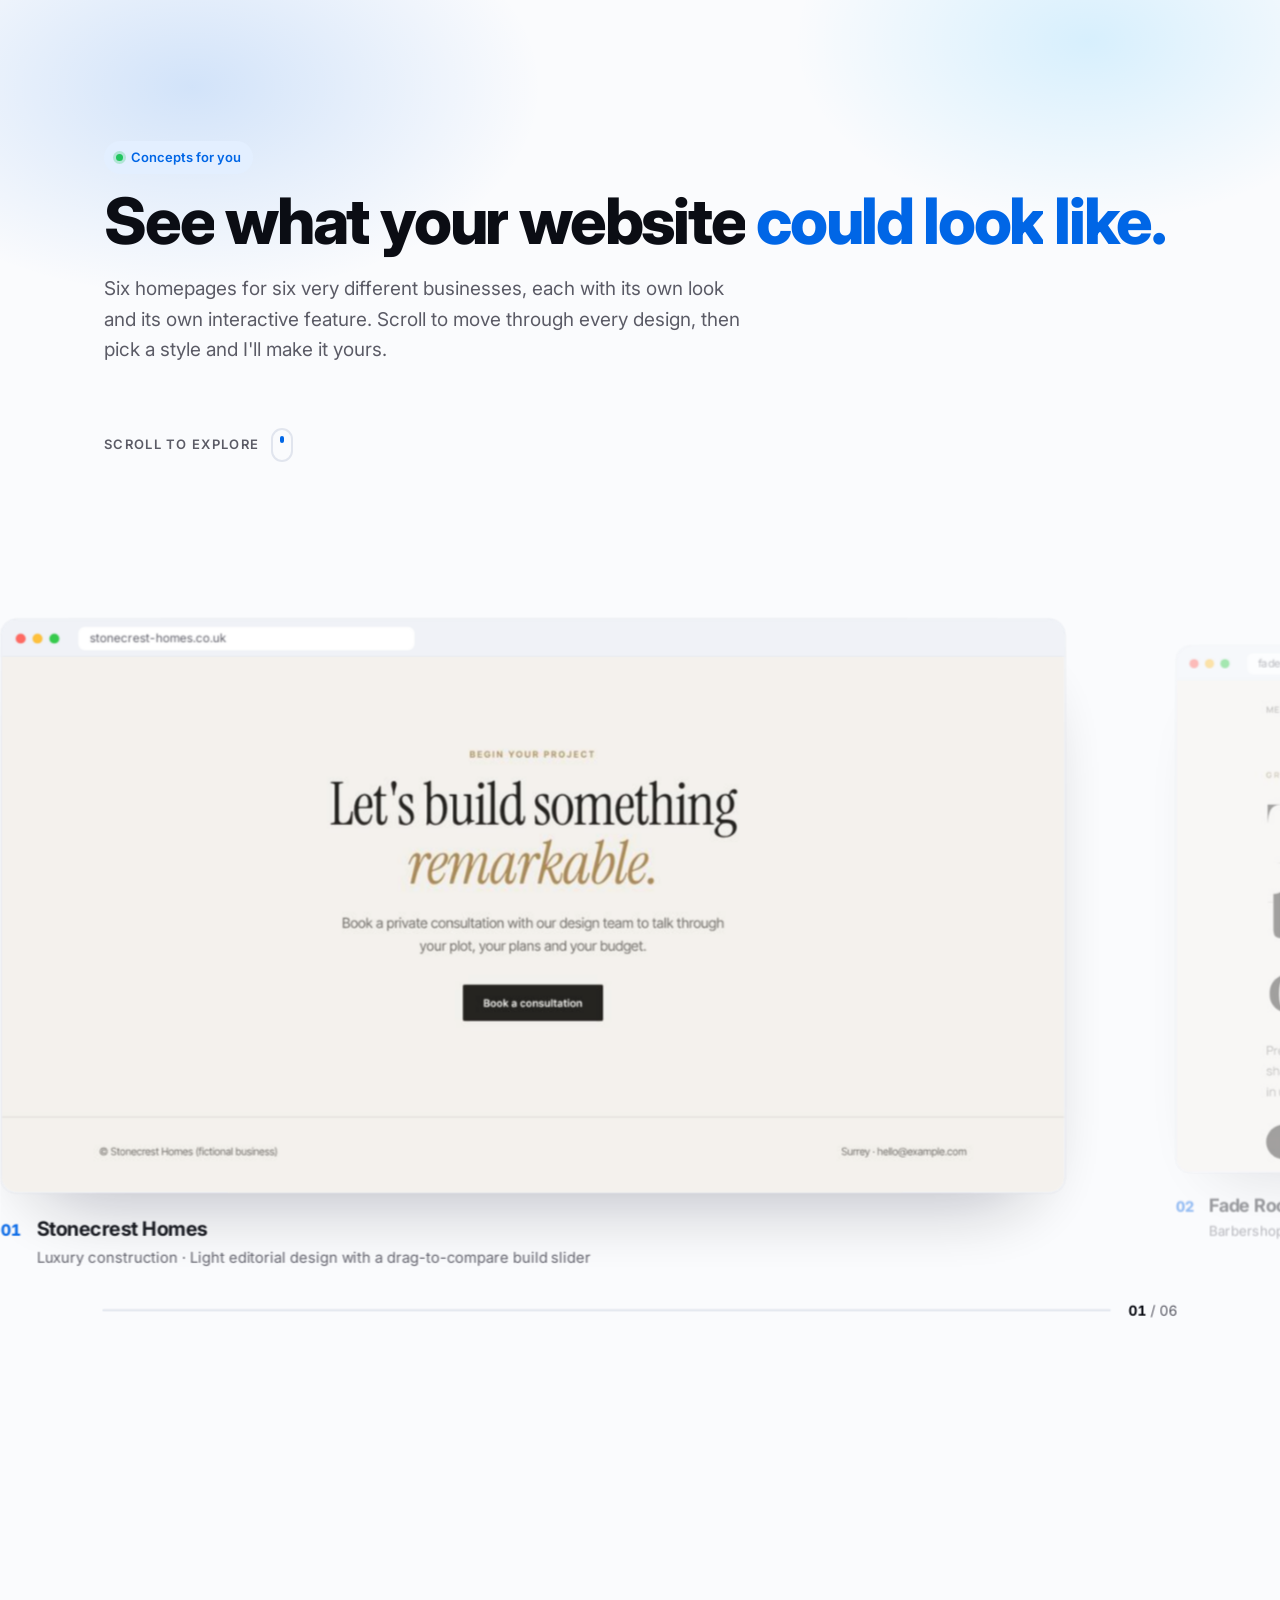
==== commit 1df4a064: "Redesign Fade Room, Northline and Pulse; make price roll replay reliably Co-Authored-By: Claude Opus" ====
--- a/website/concepts.html
+++ b/website/concepts.html
@@ -70,14 +70,14 @@
             <div class="sc-bar" aria-hidden="true"><i></i><i></i><i></i><span>faderoom.co.uk</span></div>
             <div class="sc-screen"><picture><source media="(max-width: 700px)" srcset="assets/showcase/fade-room-m.jpg"><img src="assets/showcase/fade-room.jpg" alt="Full homepage design for Fade Room, a fictional barbershop business" draggable="false"></picture></div>
           </div>
-          <figcaption><span class="sc-num">02</span><div><b>Fade Room</b><span>Barbershop · Black and vivid orange with a live booking picker</span></div></figcaption>
+          <figcaption><span class="sc-num">02</span><div><b>Fade Room</b><span>Barbershop · Warm ivory and espresso with a live booking picker</span></div></figcaption>
         </figure>
         <figure class="sc-slide">
           <div class="sc-browser">
             <div class="sc-bar" aria-hidden="true"><i></i><i></i><i></i><span>northline-heating.co.uk</span></div>
             <div class="sc-screen"><picture><source media="(max-width: 700px)" srcset="assets/showcase/northline-m.jpg"><img src="assets/showcase/northline.jpg" alt="Full homepage design for Northline, a fictional heating and bathrooms business" draggable="false"></picture></div>
           </div>
-          <figcaption><span class="sc-num">03</span><div><b>Northline</b><span>Heating &amp; bathrooms · Crisp white and electric blue with an instant quote calculator</span></div></figcaption>
+          <figcaption><span class="sc-num">03</span><div><b>Northline</b><span>Heating &amp; bathrooms · Airy, photo-led bento layout with an instant quote calculator</span></div></figcaption>
         </figure>
         <figure class="sc-slide">
           <div class="sc-browser">
@@ -91,7 +91,7 @@
             <div class="sc-bar" aria-hidden="true"><i></i><i></i><i></i><span>pulsefitness.co.uk</span></div>
             <div class="sc-screen"><picture><source media="(max-width: 700px)" srcset="assets/showcase/pulse-m.jpg"><img src="assets/showcase/pulse.jpg" alt="Full homepage design for Pulse Fitness, a fictional gym business" draggable="false"></picture></div>
           </div>
-          <figcaption><span class="sc-num">05</span><div><b>Pulse Fitness</b><span>Gym · Neon lime energy with a day-by-day class timetable</span></div></figcaption>
+          <figcaption><span class="sc-num">05</span><div><b>Pulse Fitness</b><span>Gym · Full-bleed photography and electric violet with a class timetable</span></div></figcaption>
         </figure>
         <figure class="sc-slide">
           <div class="sc-browser">
--- a/website/assets/site.css
+++ b/website/assets/site.css
@@ -528,3 +528,66 @@
   @media (prefers-reduced-motion: reduce) { .hero::before, .page-hero::before, .scroll-hint i::after { animation: none; } }
 
   .hero, .page-hero { overflow-x: clip; }
+
+
+  /* ---- Pricing ---- */
+  .pp-grid { display: grid; grid-template-columns: 1fr 1.08fr 1fr; gap: 22px; align-items: center; }
+  @media (max-width: 960px) { .pp-grid { grid-template-columns: 1fr; max-width: 520px; margin-inline: auto; } }
+  .pp { position: relative; display: flex; flex-direction: column; padding: 34px 32px; border-radius: 28px; background: var(--surface); border: 1px solid var(--line);
+    box-shadow: 0 1px 2px rgba(20,20,40,.04), 0 24px 50px -32px rgba(20,30,70,.35); transition: transform .6s cubic-bezier(.2,.8,.2,1), box-shadow .6s; }
+  .pp:hover { transform: translateY(-8px); box-shadow: 0 36px 70px -34px color-mix(in srgb, var(--accent) 50%, transparent); }
+  .pp-head { display: flex; align-items: center; justify-content: space-between; gap: 10px; }
+  .pp h3 { margin: 0; font-size: 22px; letter-spacing: -.02em; }
+  .pp-chip { font-size: 11.5px; font-weight: 700; padding: 5px 10px; border-radius: 999px; background: var(--accent-soft); color: var(--accent); white-space: nowrap; }
+  .pp-for { margin: 8px 0 22px; color: var(--muted); font-size: 15px; }
+  .pp-price { display: flex; align-items: baseline; gap: 8px; margin-bottom: 24px; }
+  .pp-price .odo { font-size: 58px; font-weight: 800; letter-spacing: -.045em; line-height: 1; }
+  .pp-price small { color: var(--muted); font-size: 14px; font-weight: 500; }
+  .pp .btn { width: 100%; padding-block: 14px; }
+  .pp-list { list-style: none; padding: 22px 0 0; margin: 24px 0 0; border-top: 1px solid var(--line); display: grid; gap: 12px; }
+  .pp-list li { display: flex; align-items: center; gap: 12px; font-size: 15px; font-weight: 500; }
+  .pp-list i { width: 22px; height: 22px; border-radius: 50%; display: grid; place-items: center; background: var(--accent-soft); color: var(--accent); flex: none; }
+
+  .pp-hot { padding-block: 46px; color: #fff; border: 0; isolation: isolate;
+    background: radial-gradient(500px 260px at 100% 0%, rgba(255,255,255,.18), transparent 60%), linear-gradient(155deg, var(--accent), color-mix(in srgb, var(--accent) 55%, #6d28d9));
+    box-shadow: 0 40px 80px -30px color-mix(in srgb, var(--accent) 70%, transparent); }
+  .pp-hot::before { content: ""; position: absolute; inset: -2px; border-radius: 30px; z-index: -1; padding: 2px;
+    background: conic-gradient(from var(--spin, 0deg), transparent 0 70%, rgba(255,255,255,.9) 80%, transparent 90%);
+    -webkit-mask: linear-gradient(#000 0 0) content-box, linear-gradient(#000 0 0); -webkit-mask-composite: xor; mask-composite: exclude; animation: spin 5s linear infinite; }
+  @property --spin { syntax: "<angle>"; inherits: false; initial-value: 0deg; }
+  @keyframes spin { to { --spin: 360deg; } }
+  .pp-hot .pp-for, .pp-hot .pp-price small { color: rgba(255,255,255,.8); }
+  .pp-hot .pp-chip { background: rgba(255,255,255,.18); color: #fff; }
+  .pp-hot .pp-list { border-top-color: rgba(255,255,255,.22); }
+  .pp-hot .pp-list i { background: #fff; color: var(--accent); }
+  .pp-badge { position: absolute; top: -15px; left: 50%; transform: translateX(-50%); padding: 7px 16px; border-radius: 999px; background: #fff; color: var(--accent);
+    font-size: 12.5px; font-weight: 800; box-shadow: 0 10px 24px -8px rgba(20,30,70,.35); white-space: nowrap; }
+  .btn-light { background: #fff; color: var(--accent) !important; }
+  .btn-light:hover { box-shadow: 0 12px 30px rgba(0,0,0,.2); }
+  :root[data-theme="dark"] .pp-badge, :root[data-theme="dark"] .btn-light { color: #0b3a8a !important; }
+  @media (prefers-color-scheme: dark) { :root:not([data-theme="light"]) .pp-badge, :root:not([data-theme="light"]) .btn-light { color: #0b3a8a !important; } }
+
+  .pp-care { margin-top: 28px; display: grid; grid-template-columns: auto 1fr auto auto; gap: 24px; align-items: center; padding: 26px 30px; border-radius: 24px;
+    background: var(--surface); border: 1px solid var(--line); box-shadow: 0 20px 40px -32px rgba(20,30,70,.35); }
+  .pp-care-icon { width: 54px; height: 54px; border-radius: 16px; display: grid; place-items: center; color: #fff; background: linear-gradient(135deg, #0891b2, #22d3ee);
+    box-shadow: 0 12px 24px -10px rgba(8,145,178,.7); }
+  .pp-care h3 { margin: 0 0 4px; font-size: 19px; }
+  .pp-care p { margin: 0; color: var(--muted); font-size: 15px; }
+  .pp-care-price { display: flex; align-items: baseline; gap: 6px; white-space: nowrap; }
+  .pp-care-price .odo { font-size: 40px; font-weight: 800; letter-spacing: -.04em; line-height: 1; }
+  .pp-care-price small { color: var(--muted); }
+  @media (max-width: 760px) { .pp-care { grid-template-columns: auto 1fr; } .pp-care-price { grid-column: 1 / -1; } .pp-care .btn { grid-column: 1 / -1; } }
+
+  .pp-promise { margin-top: 28px; display: grid; grid-template-columns: repeat(4, 1fr); gap: 0; border-radius: 24px; overflow: hidden; border: 1px solid var(--line); background: var(--surface); }
+  .pp-promise > div { padding: 26px 24px; border-right: 1px solid var(--line); }
+  .pp-promise > div:last-child { border-right: 0; }
+  .pp-promise b { display: block; font-size: 32px; font-weight: 800; letter-spacing: -.04em; line-height: 1.1; color: var(--accent); font-variant-numeric: tabular-nums; }
+  .pp-promise > div > span { color: var(--muted); font-size: 14px; }
+  @media (max-width: 760px) { .pp-promise { grid-template-columns: 1fr 1fr; } .pp-promise > div:nth-child(2) { border-right: 0; } .pp-promise > div:nth-child(-n+2) { border-bottom: 1px solid var(--line); } }
+
+  /* Rolling digits */
+  .odo { display: inline-flex; font-variant-numeric: tabular-nums; }
+  .odo-col { display: inline-block; height: 1em; overflow: hidden; line-height: 1; }
+  .odo-strip { display: flex; flex-direction: column; will-change: transform; }
+  .odo-strip span { height: 1em; line-height: 1; }
+  @media (prefers-reduced-motion: reduce) { .pp-hot::before { animation: none; } }
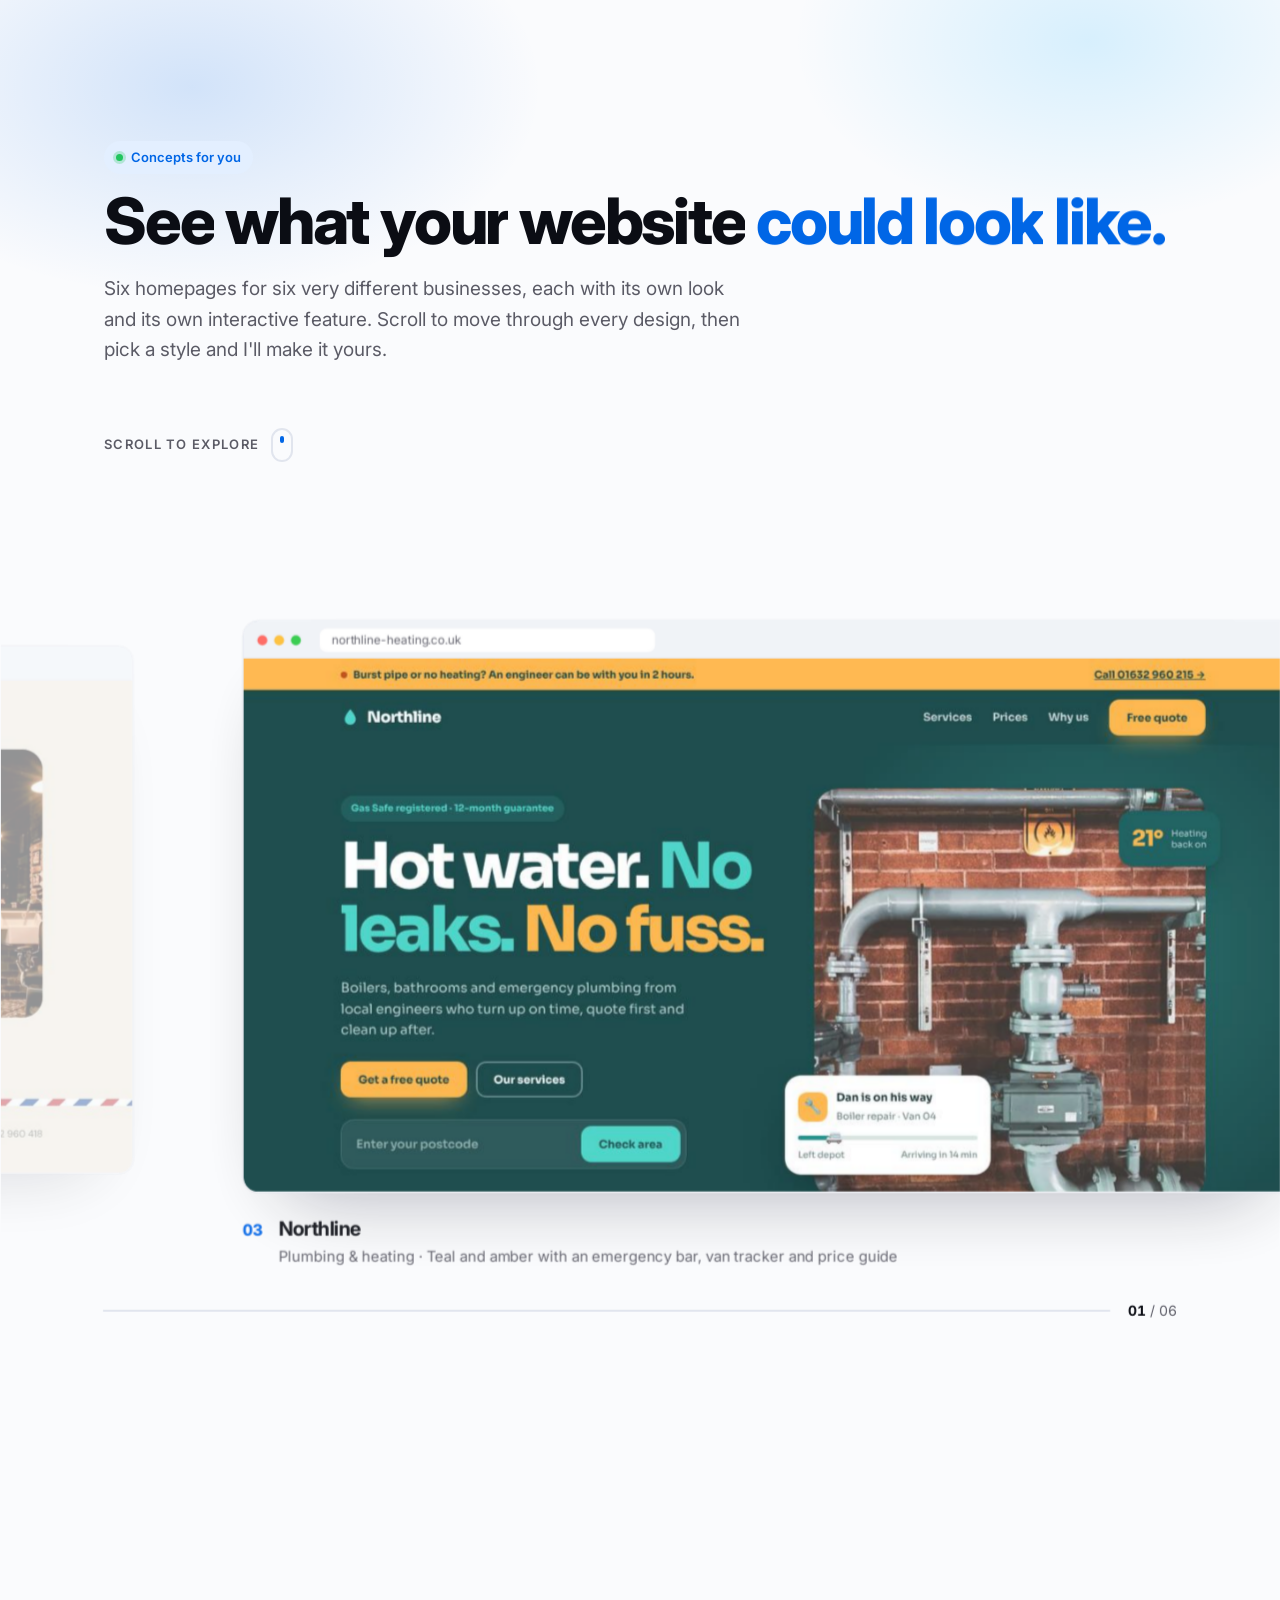
==== commit bbd83305: "Niche-specific barber and plumbing concepts; reel-style Concepts intro and page wipe Co-Authored-By:" ====
--- a/website/concepts.html
+++ b/website/concepts.html
@@ -17,12 +17,10 @@
 </head>
 <body>
 <div class="intro" id="intro" aria-hidden="true">
-  <div class="intro-inner">
-    <img class="intro-logo" src="assets/logo-mark.png" alt="" width="64" height="59">
-    <div class="intro-word">Concepts</div>
-    <div class="intro-bar"><span></span></div>
-    <div class="intro-meta"><span>Veyro Digital</span><span class="intro-count">00</span></div>
-  </div>
+  <div class="intro-top"><img src="assets/logo-mark.png" alt="" width="34" height="31"><span>Veyro Digital</span></div>
+  <div class="intro-word"><span>Concepts</span></div>
+  <div class="intro-reel"><img src="assets/showcase/stonecrest.jpg" alt=""><img src="assets/showcase/fade-room.jpg" alt=""><img src="assets/showcase/northline.jpg" alt=""><img src="assets/showcase/lumen.jpg" alt=""><img src="assets/showcase/pulse.jpg" alt=""><img src="assets/showcase/harbour.jpg" alt=""></div>
+  <div class="intro-foot"><span class="intro-name">Stonecrest Homes</span><span class="intro-count">01 / 06</span></div>
 </div>
 
 <header class="nav" id="nav">
@@ -70,14 +68,14 @@
             <div class="sc-bar" aria-hidden="true"><i></i><i></i><i></i><span>faderoom.co.uk</span></div>
             <div class="sc-screen"><picture><source media="(max-width: 700px)" srcset="assets/showcase/fade-room-m.jpg"><img src="assets/showcase/fade-room.jpg" alt="Full homepage design for Fade Room, a fictional barbershop business" draggable="false"></picture></div>
           </div>
-          <figcaption><span class="sc-num">02</span><div><b>Fade Room</b><span>Barbershop · Warm ivory and espresso with a live booking picker</span></div></figcaption>
+          <figcaption><span class="sc-num">02</span><div><b>Fade Room</b><span>Barbershop · Bottle green and barber-pole stripes with a live chair board and before/after slider</span></div></figcaption>
         </figure>
         <figure class="sc-slide">
           <div class="sc-browser">
             <div class="sc-bar" aria-hidden="true"><i></i><i></i><i></i><span>northline-heating.co.uk</span></div>
             <div class="sc-screen"><picture><source media="(max-width: 700px)" srcset="assets/showcase/northline-m.jpg"><img src="assets/showcase/northline.jpg" alt="Full homepage design for Northline, a fictional heating and bathrooms business" draggable="false"></picture></div>
           </div>
-          <figcaption><span class="sc-num">03</span><div><b>Northline</b><span>Heating &amp; bathrooms · Airy, photo-led bento layout with an instant quote calculator</span></div></figcaption>
+          <figcaption><span class="sc-num">03</span><div><b>Northline</b><span>Plumbing &amp; heating · Teal and amber with an emergency bar, van tracker and price guide</span></div></figcaption>
         </figure>
         <figure class="sc-slide">
           <div class="sc-browser">
--- a/website/assets/site.css
+++ b/website/assets/site.css
@@ -506,16 +506,18 @@
   }
 
 
-  /* ---- Concepts intro ---- */
+  /* ---- Concepts intro: title, a quick reel of all six designs, then the reel opens into the page ---- */
   .intro { display: none; }
-  html.js .intro { display: grid; position: fixed; inset: 0; z-index: 300; place-items: center; background: var(--bg); color: var(--text); }
-  .intro-inner { width: min(420px, 80vw); display: grid; justify-items: center; gap: 22px; }
-  .intro-logo { width: 64px; height: auto; }
-  .intro-word { font-size: clamp(44px, 9vw, 84px); font-weight: 800; letter-spacing: -.045em; line-height: 1; overflow: hidden; display: flex; }
-  .intro-word span { display: inline-block; }
-  .intro-bar { width: 100%; height: 2px; background: var(--line); border-radius: 2px; overflow: hidden; }
-  .intro-bar span { display: block; height: 100%; background: linear-gradient(90deg, var(--accent), var(--warm)); transform-origin: 0 50%; transform: scaleX(0); }
-  .intro-meta { width: 100%; display: flex; justify-content: space-between; font-size: 13px; color: var(--muted); letter-spacing: .08em; text-transform: uppercase; font-variant-numeric: tabular-nums; }
+  html.js .intro { display: block; position: fixed; inset: 0; z-index: 300; background: var(--bg); color: var(--text); overflow: hidden; }
+  .intro-top { position: absolute; top: 28px; left: 50%; transform: translateX(-50%); display: flex; align-items: center; gap: 10px; font-weight: 700; font-size: 14px; letter-spacing: .02em; }
+  .intro-word { position: absolute; left: 0; right: 0; top: 50%; transform: translateY(-50%); text-align: center; overflow: hidden; pointer-events: none; z-index: 2; mix-blend-mode: difference; color: #fff; }
+  .intro-word span { display: inline-block; font-size: clamp(64px, 15vw, 230px); font-weight: 800; letter-spacing: -.06em; line-height: .95; }
+  .intro-reel { position: absolute; left: 50%; top: 50%; width: min(440px, 72vw); aspect-ratio: 16 / 10; transform: translate(-50%, -50%); border-radius: 18px; overflow: hidden;
+    box-shadow: 0 40px 80px -30px rgba(10,20,50,.45); background: var(--surface-2); }
+  .intro-reel img { position: absolute; inset: 0; width: 100%; height: 100%; object-fit: cover; object-position: top; max-width: none; opacity: 0; }
+  .intro-reel img:first-child { opacity: 1; }
+  .intro-foot { position: absolute; left: 50%; bottom: 34px; transform: translateX(-50%); width: min(440px, 72vw); display: flex; justify-content: space-between; font-size: 13px; font-weight: 600; color: var(--muted); font-variant-numeric: tabular-nums; }
+  .page-wipe { position: fixed; inset: 0; z-index: 400; background: var(--bg); transform: translateY(100%); pointer-events: none; }
   @media (prefers-reduced-motion: reduce) { html.js .intro { display: none; } }
 
   /* ---- Alive: drifting glows + scroll hint ---- */
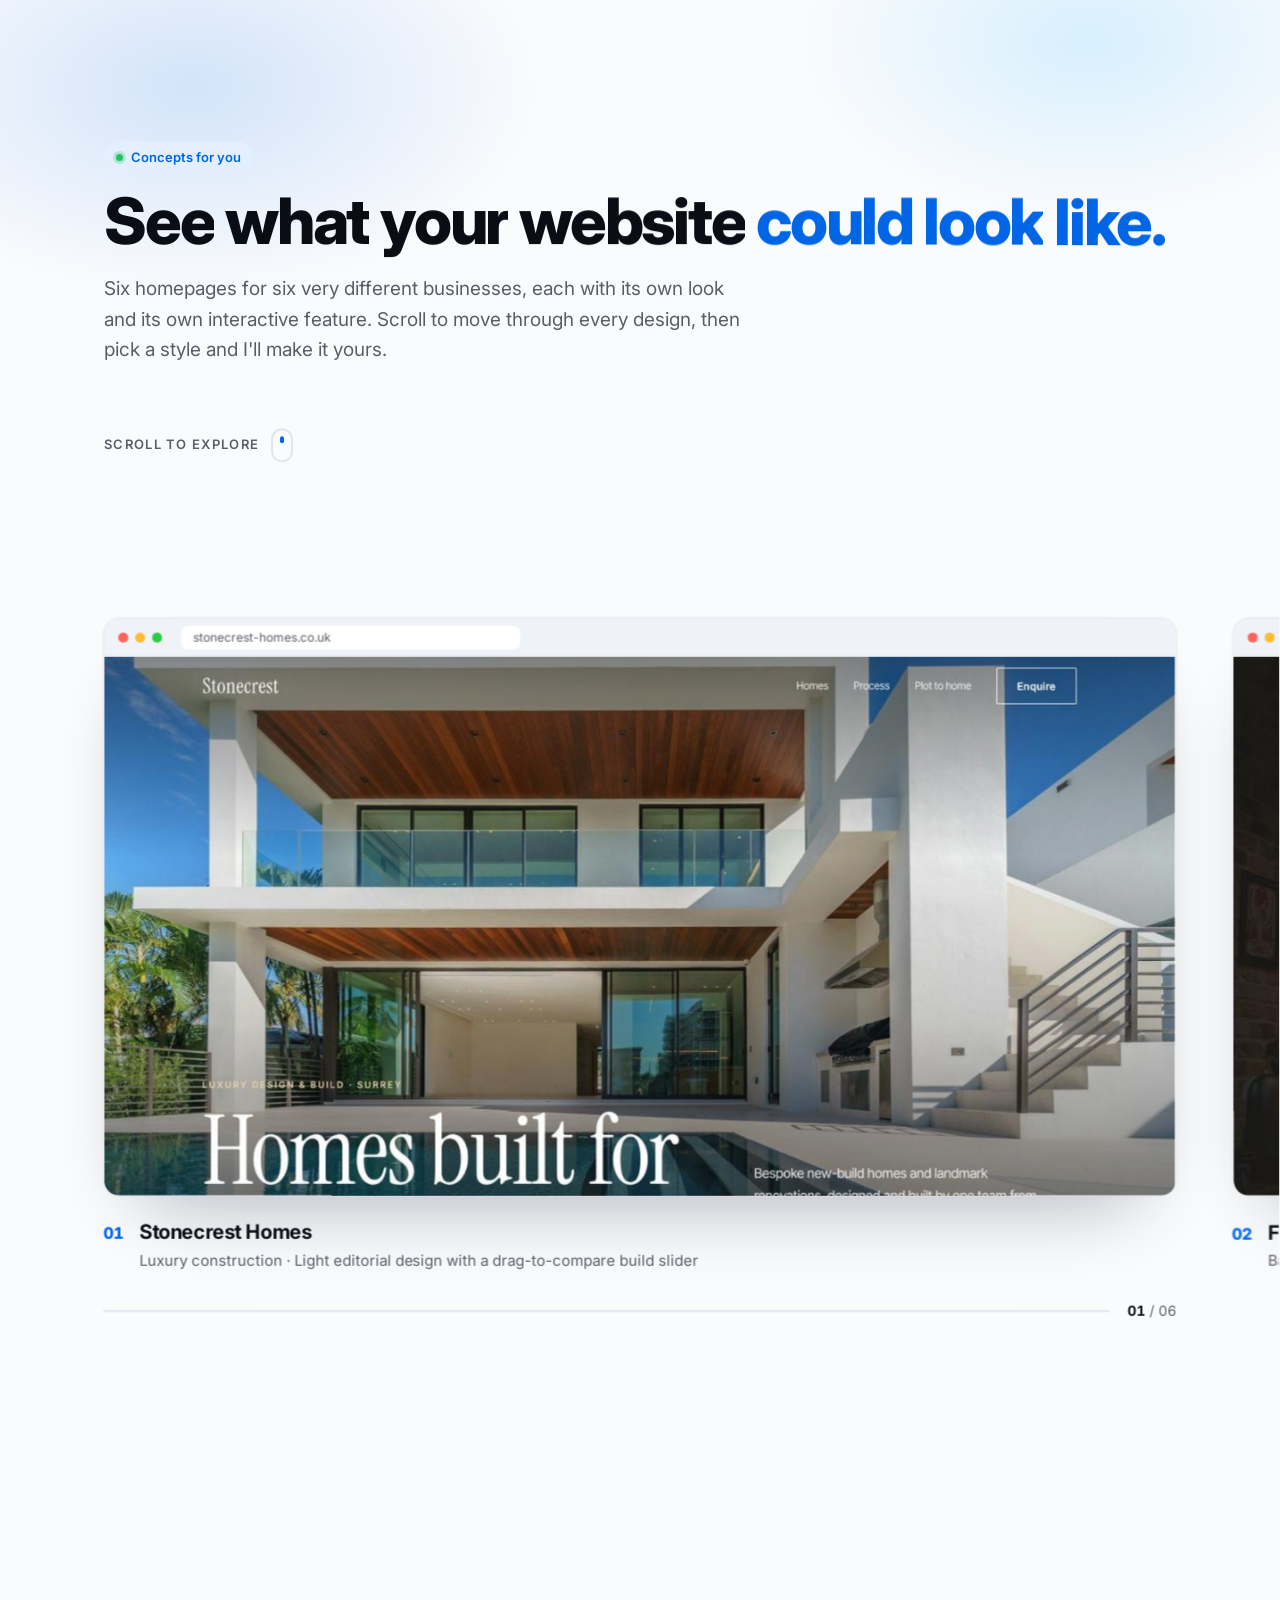
==== commit 79524016: "Premium barber redesign, plumbing polish, CSS-only Concepts intro, visibility-triggered price roll C" ====
--- a/website/concepts.html
+++ b/website/concepts.html
@@ -20,7 +20,7 @@
   <div class="intro-top"><img src="assets/logo-mark.png" alt="" width="34" height="31"><span>Veyro Digital</span></div>
   <div class="intro-word"><span>Concepts</span></div>
   <div class="intro-reel"><img src="assets/showcase/stonecrest.jpg" alt=""><img src="assets/showcase/fade-room.jpg" alt=""><img src="assets/showcase/northline.jpg" alt=""><img src="assets/showcase/lumen.jpg" alt=""><img src="assets/showcase/pulse.jpg" alt=""><img src="assets/showcase/harbour.jpg" alt=""></div>
-  <div class="intro-foot"><span class="intro-name">Stonecrest Homes</span><span class="intro-count">01 / 06</span></div>
+  <div class="intro-foot"><span class="intro-name"><span>Stonecrest Homes</span><span>Fade Room</span><span>Northline</span><span>Lumen Skin Clinic</span><span>Pulse Fitness</span><span>Harbour &amp; Co.</span></span><span class="intro-count"><span>01 / 06</span><span>02 / 06</span><span>03 / 06</span><span>04 / 06</span><span>05 / 06</span><span>06 / 06</span></span></div>
 </div>
 
 <header class="nav" id="nav">
@@ -68,7 +68,7 @@
             <div class="sc-bar" aria-hidden="true"><i></i><i></i><i></i><span>faderoom.co.uk</span></div>
             <div class="sc-screen"><picture><source media="(max-width: 700px)" srcset="assets/showcase/fade-room-m.jpg"><img src="assets/showcase/fade-room.jpg" alt="Full homepage design for Fade Room, a fictional barbershop business" draggable="false"></picture></div>
           </div>
-          <figcaption><span class="sc-num">02</span><div><b>Fade Room</b><span>Barbershop · Bottle green and barber-pole stripes with a live chair board and before/after slider</span></div></figcaption>
+          <figcaption><span class="sc-num">02</span><div><b>Fade Room</b><span>Barbershop · Cinematic charcoal and sage with a glass booking card on the hero</span></div></figcaption>
         </figure>
         <figure class="sc-slide">
           <div class="sc-browser">
--- a/website/assets/site.css
+++ b/website/assets/site.css
@@ -506,17 +506,46 @@
   }
 
 
-  /* ---- Concepts intro: title, a quick reel of all six designs, then the reel opens into the page ---- */
-  .intro { display: none; }
-  html.js .intro { display: block; position: fixed; inset: 0; z-index: 300; background: var(--bg); color: var(--text); overflow: hidden; }
-  .intro-top { position: absolute; top: 28px; left: 50%; transform: translateX(-50%); display: flex; align-items: center; gap: 10px; font-weight: 700; font-size: 14px; letter-spacing: .02em; }
+  /* ---- Concepts intro (pure CSS so it plays even if scripts are slow or blocked):
+     title rises, the six designs flick through a frame, then the frame opens into the page ---- */
+  .intro { position: fixed; inset: 0; z-index: 300; background: var(--bg); color: var(--text); overflow: hidden;
+    animation: introOut .6s ease 3.35s forwards; }
+  .intro-top { position: absolute; top: 28px; left: 50%; transform: translateX(-50%); display: flex; align-items: center; gap: 10px; font-weight: 700; font-size: 14px;
+    opacity: 0; animation: introFade .8s ease .05s forwards, introFadeOut .4s ease 2.45s forwards; }
   .intro-word { position: absolute; left: 0; right: 0; top: 50%; transform: translateY(-50%); text-align: center; overflow: hidden; pointer-events: none; z-index: 2; mix-blend-mode: difference; color: #fff; }
-  .intro-word span { display: inline-block; font-size: clamp(64px, 15vw, 230px); font-weight: 800; letter-spacing: -.06em; line-height: .95; }
-  .intro-reel { position: absolute; left: 50%; top: 50%; width: min(440px, 72vw); aspect-ratio: 16 / 10; transform: translate(-50%, -50%); border-radius: 18px; overflow: hidden;
-    box-shadow: 0 40px 80px -30px rgba(10,20,50,.45); background: var(--surface-2); }
+  .intro-word span { display: inline-block; font-size: clamp(64px, 15vw, 230px); font-weight: 800; letter-spacing: -.06em; line-height: .95;
+    transform: translateY(105%); animation: introRise 1s cubic-bezier(.16,1,.3,1) .1s forwards, introLeave .7s cubic-bezier(.7,0,.84,0) 2.45s forwards; }
+  .intro-reel { position: absolute; left: 50%; top: 50%; width: min(440px, 72vw); height: calc(min(440px, 72vw) * .625); transform: translate(-50%, -50%) scale(.6); opacity: 0;
+    border-radius: 18px; overflow: hidden; box-shadow: 0 40px 80px -30px rgba(10,20,50,.45); background: var(--surface-2);
+    animation: introReelIn 1s cubic-bezier(.16,1,.3,1) .35s forwards, introReelOpen .9s cubic-bezier(.87,0,.13,1) 2.5s forwards; }
   .intro-reel img { position: absolute; inset: 0; width: 100%; height: 100%; object-fit: cover; object-position: top; max-width: none; opacity: 0; }
-  .intro-reel img:first-child { opacity: 1; }
-  .intro-foot { position: absolute; left: 50%; bottom: 34px; transform: translateX(-50%); width: min(440px, 72vw); display: flex; justify-content: space-between; font-size: 13px; font-weight: 600; color: var(--muted); font-variant-numeric: tabular-nums; }
+  .intro-foot { position: absolute; left: 50%; bottom: 34px; transform: translateX(-50%); width: min(440px, 72vw); display: flex; justify-content: space-between;
+    font-size: 13px; font-weight: 600; color: var(--muted); font-variant-numeric: tabular-nums; opacity: 0; animation: introFade .6s ease .6s forwards, introFadeOut .4s ease 2.45s forwards; }
+  .intro-name, .intro-count { position: relative; display: block; height: 1.4em; min-width: 9em; }
+  .intro-count { min-width: 4em; text-align: right; }
+  .intro-name span, .intro-count span { position: absolute; left: 0; right: 0; opacity: 0; white-space: nowrap; }
+  .intro-reel img:nth-child(1), .intro-name span:nth-child(1), .intro-count span:nth-child(1) { animation: introShow 1ms 0.00s forwards; }
+  .intro-reel img:nth-child(2), .intro-name span:nth-child(2), .intro-count span:nth-child(2) { animation: introShow 1ms 1.18s forwards; }
+  .intro-reel img:nth-child(3), .intro-name span:nth-child(3), .intro-count span:nth-child(3) { animation: introShow 1ms 1.46s forwards; }
+  .intro-reel img:nth-child(4), .intro-name span:nth-child(4), .intro-count span:nth-child(4) { animation: introShow 1ms 1.74s forwards; }
+  .intro-reel img:nth-child(5), .intro-name span:nth-child(5), .intro-count span:nth-child(5) { animation: introShow 1ms 2.02s forwards; }
+  .intro-reel img:nth-child(6), .intro-name span:nth-child(6), .intro-count span:nth-child(6) { animation: introShow 1ms 2.30s forwards; }
+  .intro-name span:nth-child(1), .intro-count span:nth-child(1) { animation: introShow 1ms 0.00s forwards, introHide 1ms 1.18s forwards; }
+  .intro-name span:nth-child(2), .intro-count span:nth-child(2) { animation: introShow 1ms 1.18s forwards, introHide 1ms 1.46s forwards; }
+  .intro-name span:nth-child(3), .intro-count span:nth-child(3) { animation: introShow 1ms 1.46s forwards, introHide 1ms 1.74s forwards; }
+  .intro-name span:nth-child(4), .intro-count span:nth-child(4) { animation: introShow 1ms 1.74s forwards, introHide 1ms 2.02s forwards; }
+  .intro-name span:nth-child(5), .intro-count span:nth-child(5) { animation: introShow 1ms 2.02s forwards, introHide 1ms 2.30s forwards; }
+  @keyframes introShow { to { opacity: 1; } }
+  @keyframes introHide { to { opacity: 0; } }
+  @keyframes introFade { to { opacity: 1; } }
+  @keyframes introFadeOut { from { opacity: 1; } to { opacity: 0; } }
+  @keyframes introRise { to { transform: translateY(0); } }
+  @keyframes introLeave { from { transform: translateY(0); } to { transform: translateY(-105%); } }
+  @keyframes introReelIn { to { transform: translate(-50%, -50%) scale(1); opacity: 1; } }
+  @keyframes introReelOpen { from { transform: translate(-50%, -50%) scale(1); opacity: 1; } to { transform: translate(-50%, -50%) scale(1); opacity: 1; width: 100vw; height: 100vh; border-radius: 0; } }
+  @keyframes introOut { to { opacity: 0; visibility: hidden; } }
+  .intro.skip { display: none; }
+  @media (prefers-reduced-motion: reduce) { .intro { display: none; } }
   .page-wipe { position: fixed; inset: 0; z-index: 400; background: var(--bg); transform: translateY(100%); pointer-events: none; }
   @media (prefers-reduced-motion: reduce) { html.js .intro { display: none; } }
 
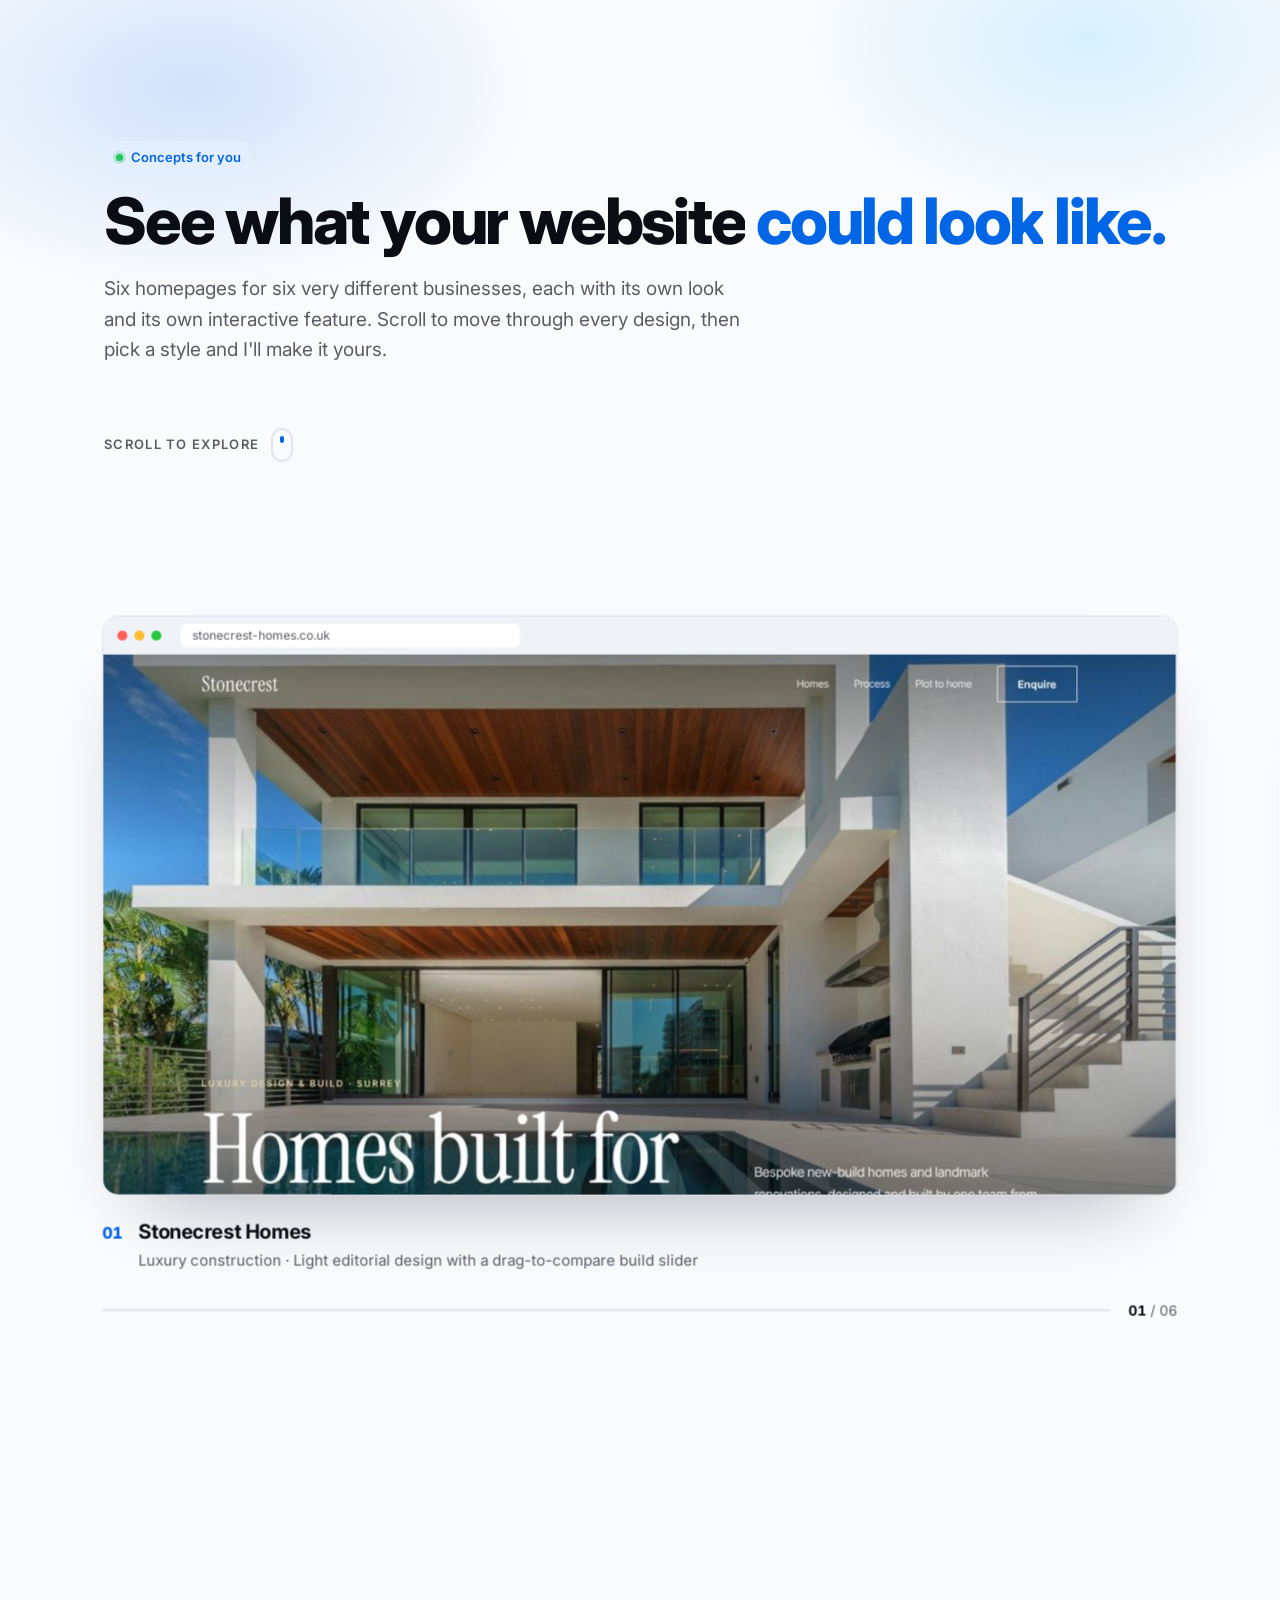
==== commit 14a901bf: "Redesign plumbing and aesthetics concepts; play animations even with reduce-motion on Co-Authored-By" ====
--- a/website/concepts.html
+++ b/website/concepts.html
@@ -75,14 +75,14 @@
             <div class="sc-bar" aria-hidden="true"><i></i><i></i><i></i><span>northline-heating.co.uk</span></div>
             <div class="sc-screen"><picture><source media="(max-width: 700px)" srcset="assets/showcase/northline-m.jpg"><img src="assets/showcase/northline.jpg" alt="Full homepage design for Northline, a fictional heating and bathrooms business" draggable="false"></picture></div>
           </div>
-          <figcaption><span class="sc-num">03</span><div><b>Northline</b><span>Plumbing &amp; heating · Teal and amber with an emergency bar, van tracker and price guide</span></div></figcaption>
+          <figcaption><span class="sc-num">03</span><div><b>Northline</b><span>Heating &amp; bathrooms · Ink and copper with an animated pipe, live engineers and an emergency helper</span></div></figcaption>
         </figure>
         <figure class="sc-slide">
           <div class="sc-browser">
             <div class="sc-bar" aria-hidden="true"><i></i><i></i><i></i><span>lumenclinic.co.uk</span></div>
             <div class="sc-screen"><picture><source media="(max-width: 700px)" srcset="assets/showcase/lumen-m.jpg"><img src="assets/showcase/lumen.jpg" alt="Full homepage design for Lumen Skin Clinic, a fictional skin clinic business" draggable="false"></picture></div>
           </div>
-          <figcaption><span class="sc-num">04</span><div><b>Lumen Skin Clinic</b><span>Skin clinic · Soft blush and arches with a treatment finder</span></div></figcaption>
+          <figcaption><span class="sc-num">04</span><div><b>Lumen Skin Clinic</b><span>Aesthetics clinic · Greige and blush with a 12-week skin journey slider and membership card</span></div></figcaption>
         </figure>
         <figure class="sc-slide">
           <div class="sc-browser">
--- a/website/assets/site.css
+++ b/website/assets/site.css
@@ -305,12 +305,7 @@
   input, select, textarea { transition: border-color .25s, box-shadow .25s; }
   input:focus, select:focus, textarea:focus { box-shadow: 0 0 0 4px color-mix(in srgb, var(--accent) 15%, transparent); }
 
-  @media (prefers-reduced-motion: reduce) {
-    html { scroll-behavior: auto; }
-    html.js .reveal, html.js [data-anim] { opacity: 1; }
-    .float, .dot, .plan.featured, .hv-card, .mock-screen img, .phone-screen img { animation: none; }
-    .card:hover, .step:hover, .plan:hover, .concept:hover { transform: none; }
-  }
+  
 
   /* Work: link to concepts page */
   .work-more { margin-top: 24px; display: flex; justify-content: space-between; align-items: center; gap: 16px; flex-wrap: wrap; }
@@ -545,9 +540,9 @@
   @keyframes introReelOpen { from { transform: translate(-50%, -50%) scale(1); opacity: 1; } to { transform: translate(-50%, -50%) scale(1); opacity: 1; width: 100vw; height: 100vh; border-radius: 0; } }
   @keyframes introOut { to { opacity: 0; visibility: hidden; } }
   .intro.skip { display: none; }
-  @media (prefers-reduced-motion: reduce) { .intro { display: none; } }
+  
   .page-wipe { position: fixed; inset: 0; z-index: 400; background: var(--bg); transform: translateY(100%); pointer-events: none; }
-  @media (prefers-reduced-motion: reduce) { html.js .intro { display: none; } }
+  
 
   /* ---- Alive: drifting glows + scroll hint ---- */
   .hero::before, .page-hero::before { animation: drift 16s ease-in-out infinite alternate; }
@@ -556,7 +551,7 @@
   .scroll-hint i { width: 22px; height: 34px; border-radius: 12px; border: 2px solid var(--line); position: relative; }
   .scroll-hint i::after { content: ""; position: absolute; left: 50%; top: 6px; width: 4px; height: 7px; margin-left: -2px; border-radius: 2px; background: var(--accent); animation: wheel 1.8s ease-in-out infinite; }
   @keyframes wheel { 0% { transform: translateY(0); opacity: 1; } 70% { transform: translateY(10px); opacity: 0; } 100% { transform: translateY(0); opacity: 0; } }
-  @media (prefers-reduced-motion: reduce) { .hero::before, .page-hero::before, .scroll-hint i::after { animation: none; } }
+  
 
   .hero, .page-hero { overflow-x: clip; }
 
@@ -621,4 +616,4 @@
   .odo-col { display: inline-block; height: 1em; overflow: hidden; line-height: 1; }
   .odo-strip { display: flex; flex-direction: column; will-change: transform; }
   .odo-strip span { height: 1em; line-height: 1; }
-  @media (prefers-reduced-motion: reduce) { .pp-hot::before { animation: none; } }
+  
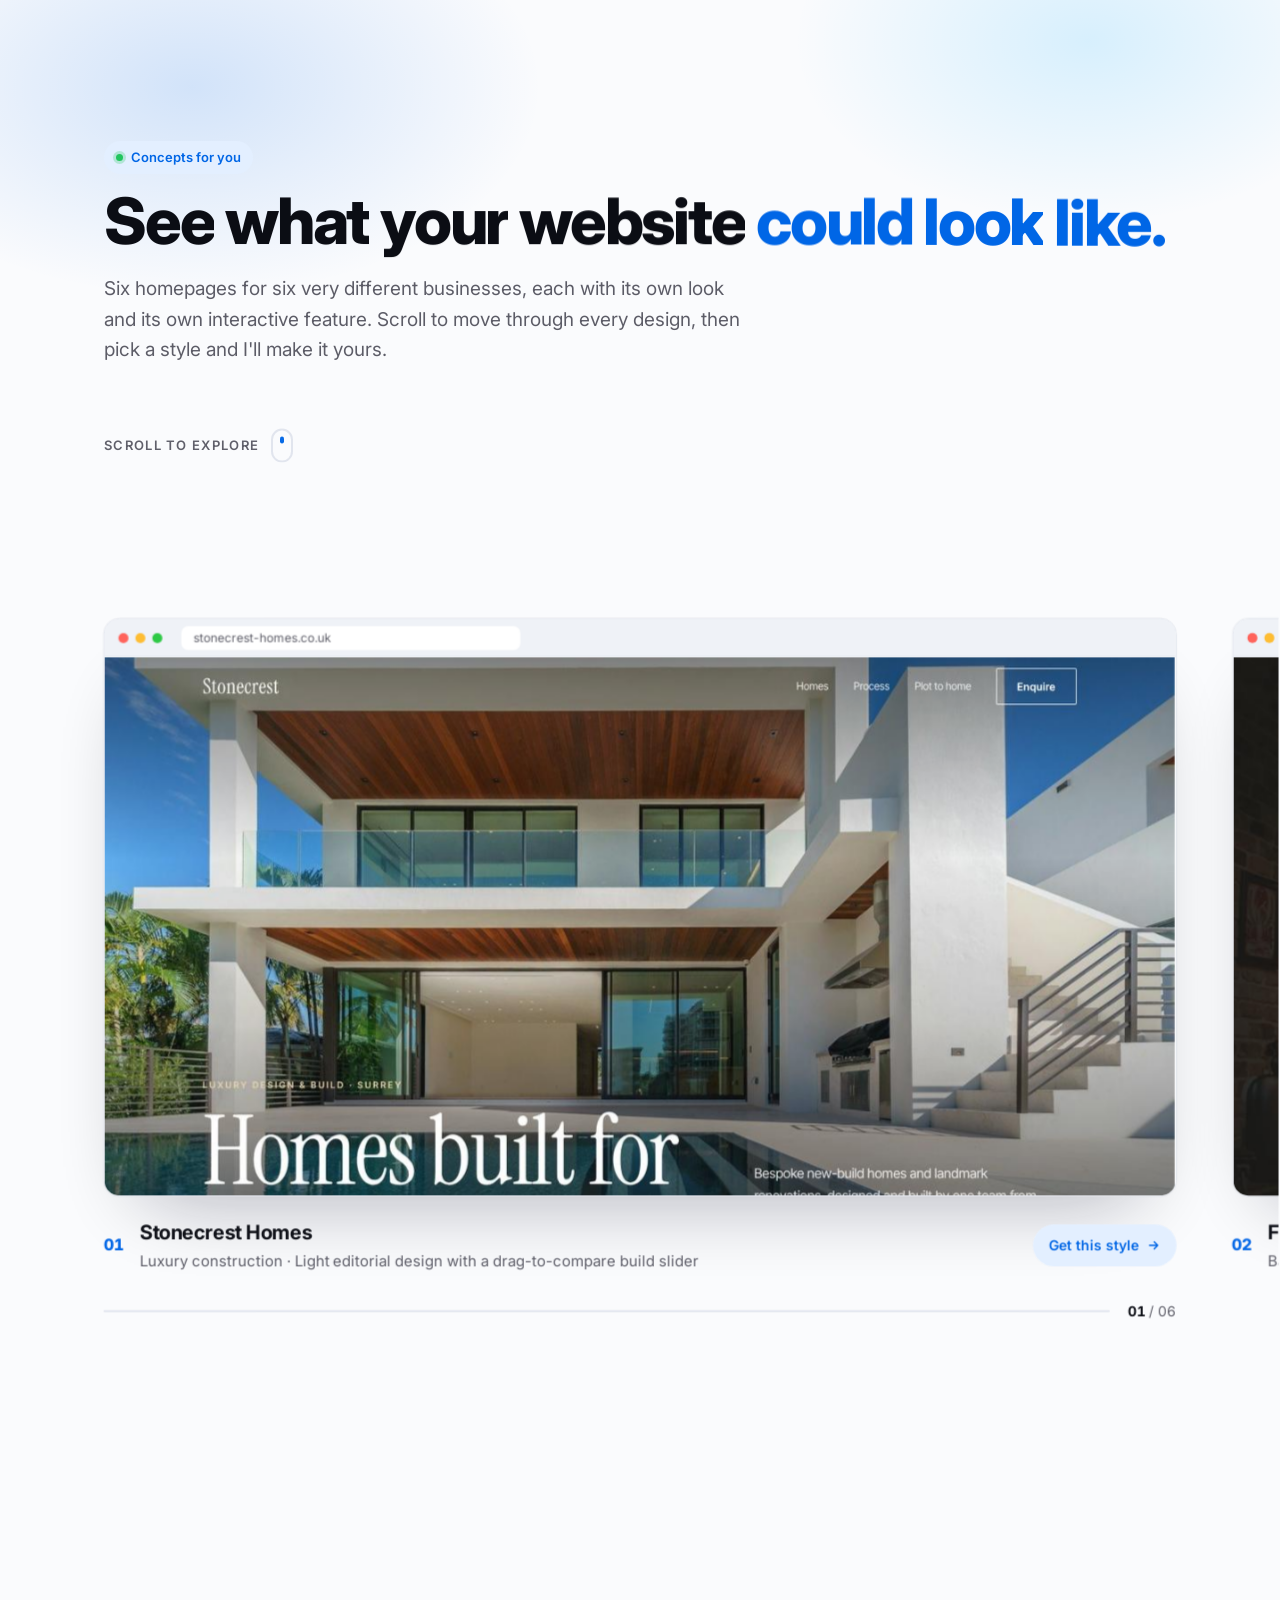
==== commit db421ebe: "Add floating quote and back-to-top buttons, Get this style links, copy email Co-Authored-By: Claude " ====
--- a/website/concepts.html
+++ b/website/concepts.html
@@ -61,42 +61,42 @@
             <div class="sc-bar" aria-hidden="true"><i></i><i></i><i></i><span>stonecrest-homes.co.uk</span></div>
             <div class="sc-screen"><picture><source media="(max-width: 700px)" srcset="assets/showcase/stonecrest-m.jpg"><img src="assets/showcase/stonecrest.jpg" alt="Full homepage design for Stonecrest Homes, a fictional luxury construction business" draggable="false"></picture></div>
           </div>
-          <figcaption><span class="sc-num">01</span><div><b>Stonecrest Homes</b><span>Luxury construction · Light editorial design with a drag-to-compare build slider</span></div></figcaption>
+          <figcaption><span class="sc-num">01</span><div><b>Stonecrest Homes</b><span>Luxury construction · Light editorial design with a drag-to-compare build slider</span></div><a class="sc-cta" href="index.html?concept=Stonecrest%20Homes#contact" data-concept="Stonecrest Homes">Get this style <svg width="14" height="14" viewBox="0 0 24 24" fill="none" stroke="currentColor" stroke-width="2.4" stroke-linecap="round" stroke-linejoin="round"><path d="M5 12h14M13 6l6 6-6 6"/></svg></a></figcaption>
         </figure>
         <figure class="sc-slide">
           <div class="sc-browser">
             <div class="sc-bar" aria-hidden="true"><i></i><i></i><i></i><span>faderoom.co.uk</span></div>
             <div class="sc-screen"><picture><source media="(max-width: 700px)" srcset="assets/showcase/fade-room-m.jpg"><img src="assets/showcase/fade-room.jpg" alt="Full homepage design for Fade Room, a fictional barbershop business" draggable="false"></picture></div>
           </div>
-          <figcaption><span class="sc-num">02</span><div><b>Fade Room</b><span>Barbershop · Cinematic charcoal and sage with a glass booking card on the hero</span></div></figcaption>
+          <figcaption><span class="sc-num">02</span><div><b>Fade Room</b><span>Barbershop · Cinematic charcoal and sage with a glass booking card on the hero</span></div><a class="sc-cta" href="index.html?concept=Fade%20Room#contact" data-concept="Fade Room">Get this style <svg width="14" height="14" viewBox="0 0 24 24" fill="none" stroke="currentColor" stroke-width="2.4" stroke-linecap="round" stroke-linejoin="round"><path d="M5 12h14M13 6l6 6-6 6"/></svg></a></figcaption>
         </figure>
         <figure class="sc-slide">
           <div class="sc-browser">
             <div class="sc-bar" aria-hidden="true"><i></i><i></i><i></i><span>northline-heating.co.uk</span></div>
             <div class="sc-screen"><picture><source media="(max-width: 700px)" srcset="assets/showcase/northline-m.jpg"><img src="assets/showcase/northline.jpg" alt="Full homepage design for Northline, a fictional heating and bathrooms business" draggable="false"></picture></div>
           </div>
-          <figcaption><span class="sc-num">03</span><div><b>Northline</b><span>Heating &amp; bathrooms · Ink and copper with an animated pipe, live engineers and an emergency helper</span></div></figcaption>
+          <figcaption><span class="sc-num">03</span><div><b>Northline</b><span>Heating &amp; bathrooms · Ink and copper with an animated pipe, live engineers and an emergency helper</span></div><a class="sc-cta" href="index.html?concept=Northline#contact" data-concept="Northline">Get this style <svg width="14" height="14" viewBox="0 0 24 24" fill="none" stroke="currentColor" stroke-width="2.4" stroke-linecap="round" stroke-linejoin="round"><path d="M5 12h14M13 6l6 6-6 6"/></svg></a></figcaption>
         </figure>
         <figure class="sc-slide">
           <div class="sc-browser">
             <div class="sc-bar" aria-hidden="true"><i></i><i></i><i></i><span>lumenclinic.co.uk</span></div>
             <div class="sc-screen"><picture><source media="(max-width: 700px)" srcset="assets/showcase/lumen-m.jpg"><img src="assets/showcase/lumen.jpg" alt="Full homepage design for Lumen Skin Clinic, a fictional skin clinic business" draggable="false"></picture></div>
           </div>
-          <figcaption><span class="sc-num">04</span><div><b>Lumen Skin Clinic</b><span>Aesthetics clinic · Greige and blush with a 12-week skin journey slider and membership card</span></div></figcaption>
+          <figcaption><span class="sc-num">04</span><div><b>Lumen Skin Clinic</b><span>Aesthetics clinic · Greige and blush with a 12-week skin journey slider and membership card</span></div><a class="sc-cta" href="index.html?concept=Lumen%20Skin%20Clinic#contact" data-concept="Lumen Skin Clinic">Get this style <svg width="14" height="14" viewBox="0 0 24 24" fill="none" stroke="currentColor" stroke-width="2.4" stroke-linecap="round" stroke-linejoin="round"><path d="M5 12h14M13 6l6 6-6 6"/></svg></a></figcaption>
         </figure>
         <figure class="sc-slide">
           <div class="sc-browser">
             <div class="sc-bar" aria-hidden="true"><i></i><i></i><i></i><span>pulsefitness.co.uk</span></div>
             <div class="sc-screen"><picture><source media="(max-width: 700px)" srcset="assets/showcase/pulse-m.jpg"><img src="assets/showcase/pulse.jpg" alt="Full homepage design for Pulse Fitness, a fictional gym business" draggable="false"></picture></div>
           </div>
-          <figcaption><span class="sc-num">05</span><div><b>Pulse Fitness</b><span>Gym · Full-bleed photography and electric violet with a class timetable</span></div></figcaption>
+          <figcaption><span class="sc-num">05</span><div><b>Pulse Fitness</b><span>Gym · Full-bleed photography and electric violet with a class timetable</span></div><a class="sc-cta" href="index.html?concept=Pulse%20Fitness#contact" data-concept="Pulse Fitness">Get this style <svg width="14" height="14" viewBox="0 0 24 24" fill="none" stroke="currentColor" stroke-width="2.4" stroke-linecap="round" stroke-linejoin="round"><path d="M5 12h14M13 6l6 6-6 6"/></svg></a></figcaption>
         </figure>
         <figure class="sc-slide">
           <div class="sc-browser">
             <div class="sc-bar" aria-hidden="true"><i></i><i></i><i></i><span>harbourandco.co.uk</span></div>
             <div class="sc-screen"><picture><source media="(max-width: 700px)" srcset="assets/showcase/harbour-m.jpg"><img src="assets/showcase/harbour.jpg" alt="Full homepage design for Harbour &amp; Co., a fictional estate agent business" draggable="false"></picture></div>
           </div>
-          <figcaption><span class="sc-num">06</span><div><b>Harbour &amp; Co.</b><span>Estate agent · Cream and harbour green with a live mortgage calculator</span></div></figcaption>
+          <figcaption><span class="sc-num">06</span><div><b>Harbour &amp; Co.</b><span>Estate agent · Cream and harbour green with a live mortgage calculator</span></div><a class="sc-cta" href="index.html?concept=Harbour%20%26%20Co.#contact" data-concept="Harbour & Co.">Get this style <svg width="14" height="14" viewBox="0 0 24 24" fill="none" stroke="currentColor" stroke-width="2.4" stroke-linecap="round" stroke-linejoin="round"><path d="M5 12h14M13 6l6 6-6 6"/></svg></a></figcaption>
         </figure>
       </div>
       <div class="sc-ui" aria-hidden="true"><div class="sc-progress"><span></span></div><div class="sc-count"><b>01</b> / 06</div></div>
--- a/website/assets/site.css
+++ b/website/assets/site.css
@@ -617,3 +617,29 @@
   .odo-strip { display: flex; flex-direction: column; will-change: transform; }
   .odo-strip span { height: 1em; line-height: 1; }
   
+
+
+  /* ---- Showcase "Get this style" ---- */
+  .sc-slide figcaption { align-items: center; }
+  .sc-slide figcaption > div { flex: 1; min-width: 0; }
+  .sc-cta { flex: none; display: inline-flex; align-items: center; gap: 8px; padding: 10px 16px; border-radius: 999px; font-size: 14px; font-weight: 600;
+    text-decoration: none; color: var(--accent); background: var(--accent-soft); transition: background .25s, color .25s, transform .3s; }
+  .sc-cta:hover { background: var(--accent); color: var(--accent-ink); }
+  .sc-cta svg { transition: transform .3s; } .sc-cta:hover svg { transform: translateX(3px); }
+  @media (max-width: 700px) { .sc-slide figcaption { flex-wrap: wrap; } .sc-cta { padding: 8px 14px; font-size: 13px; } }
+
+  /* ---- Copy email ---- */
+  .copy { margin-left: 4px; font: 600 12px inherit; font-family: inherit; padding: 5px 10px; border-radius: 999px; border: 1px solid var(--line); background: var(--surface); color: var(--muted); cursor: pointer; transition: all .2s; }
+  .copy:hover { color: var(--accent); border-color: var(--accent); }
+  .copy.done { background: #16a34a; border-color: #16a34a; color: #fff; }
+
+  /* ---- Floating actions ---- */
+  .fab { position: fixed; z-index: 90; right: max(20px, env(safe-area-inset-right, 0px)); bottom: calc(20px + env(safe-area-inset-bottom, 0px));
+    display: flex; gap: 10px; align-items: center; transform: translateY(140%); opacity: 0; pointer-events: none;
+    transition: transform .55s cubic-bezier(.2,.8,.2,1), opacity .4s; }
+  .fab.show { transform: none; opacity: 1; pointer-events: auto; }
+  .fab .btn { box-shadow: 0 14px 34px -10px color-mix(in srgb, var(--accent) 60%, transparent); }
+  .fab-top { width: 48px; height: 48px; border-radius: 50%; display: grid; place-items: center; border: 1px solid var(--line); background: var(--surface); color: var(--text); cursor: pointer;
+    box-shadow: 0 12px 30px -14px rgba(20,30,70,.4); transition: transform .3s; }
+  .fab-top:hover { transform: translateY(-3px); }
+  @media (max-width: 560px) { .fab .btn { padding: 12px 18px; font-size: 14px; } }
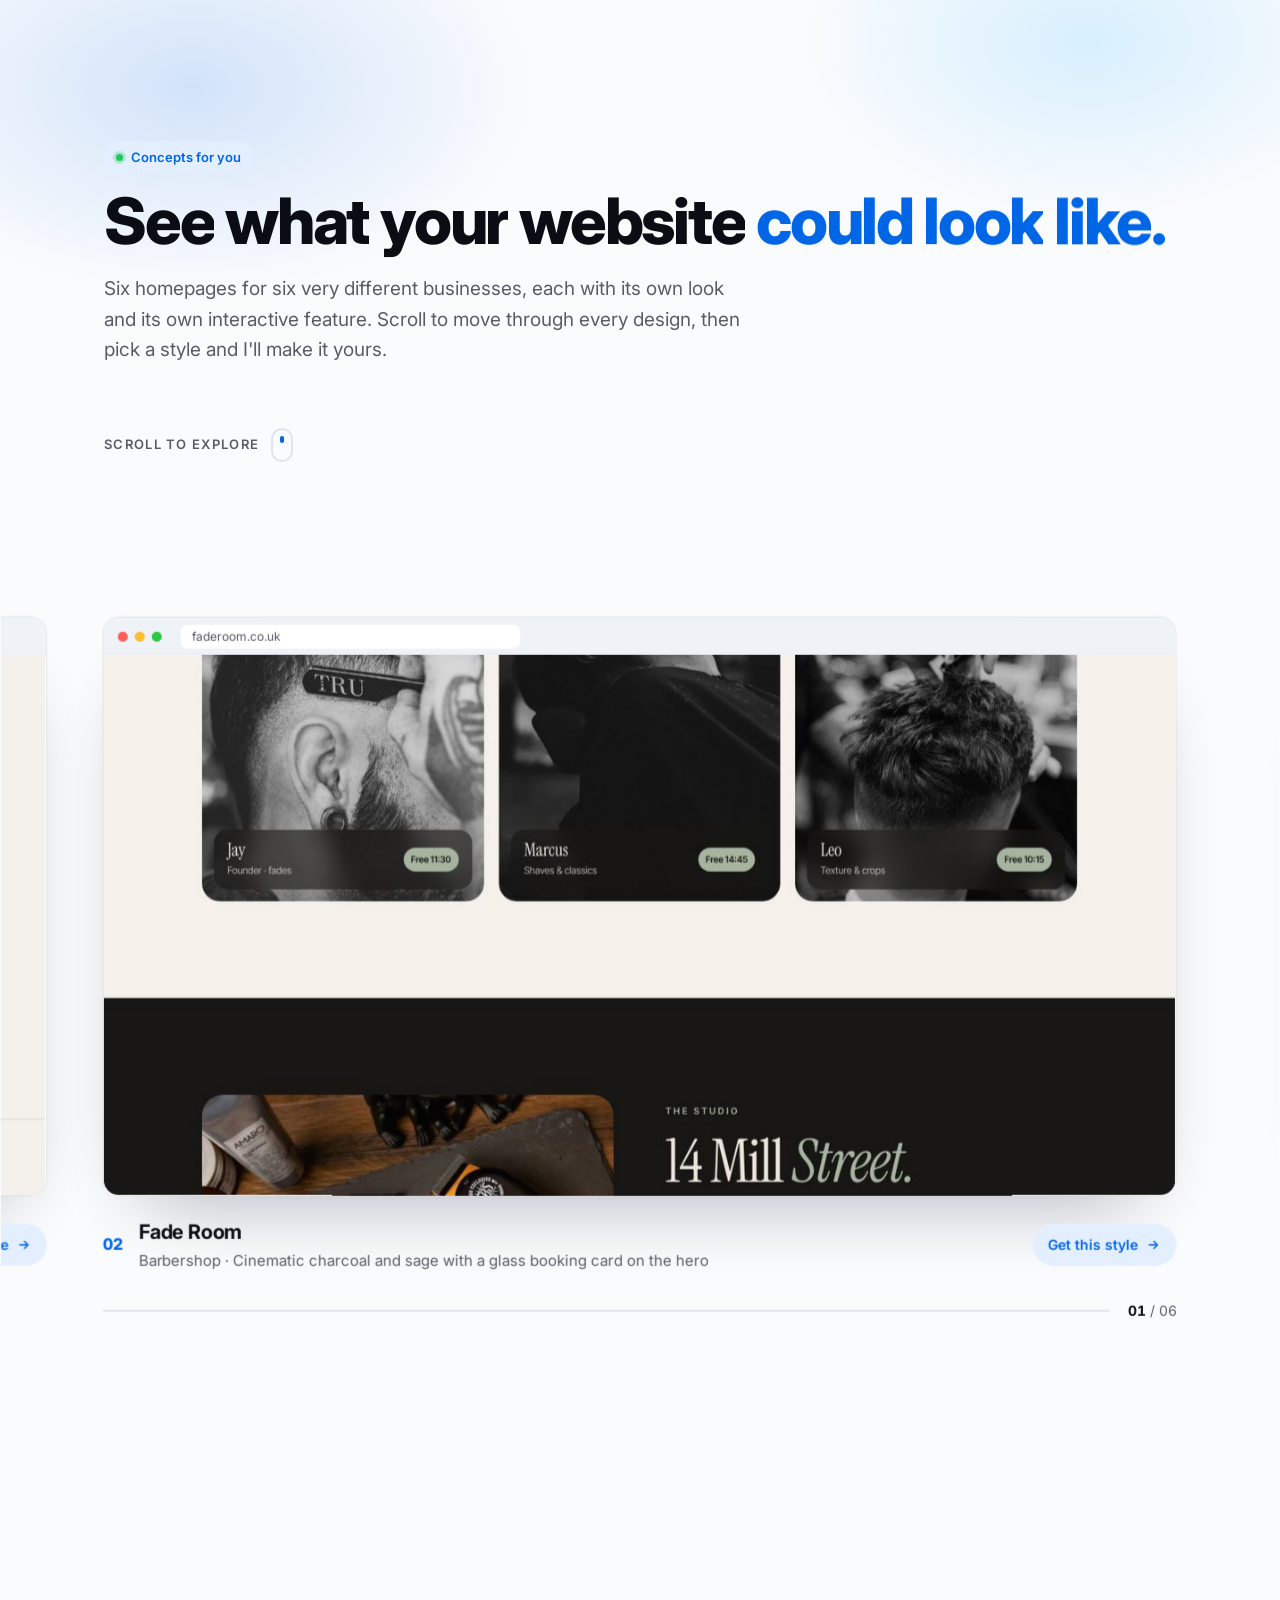
==== commit 5c2c018d: "Add full favicon set (ico, PNG sizes, Apple touch icon, web manifest) Co-Authored-By: Claude Opus 5." ====
--- a/website/concepts.html
+++ b/website/concepts.html
@@ -5,8 +5,11 @@
 <meta name="viewport" content="width=device-width, initial-scale=1">
 <title>Concepts for you — Veyro Digital</title>
 <meta name="description" content="Example website designs by Veyro Digital for cafés, barbers, trades, clinics, gyms and estate agents. Pick a style and I'll build one for your business.">
-<link rel="icon" type="image/png" href="assets/favicon.png">
-<link rel="apple-touch-icon" href="assets/favicon.png">
+<link rel="icon" href="favicon.ico" sizes="any">
+<link rel="icon" type="image/png" sizes="32x32" href="assets/favicon-32.png">
+<link rel="apple-touch-icon" href="assets/apple-touch-icon.png">
+<link rel="manifest" href="site.webmanifest">
+<meta name="theme-color" content="#0066e6">
 <meta property="og:image" content="assets/logo.png">
 <link rel="preconnect" href="https://fonts.googleapis.com">
 <link rel="preconnect" href="https://fonts.gstatic.com" crossorigin>
--- a/website/assets/site.css
+++ b/website/assets/site.css
@@ -643,3 +643,14 @@
     box-shadow: 0 12px 30px -14px rgba(20,30,70,.4); transition: transform .3s; }
   .fab-top:hover { transform: translateY(-3px); }
   @media (max-width: 560px) { .fab .btn { padding: 12px 18px; font-size: 14px; } }
+
+
+  /* ---- Contact form states ---- */
+  .hp { position: absolute; left: -9999px; width: 1px; height: 1px; opacity: 0; }
+  #contactForm { position: relative; }
+  #contactForm button[disabled] { opacity: .7; cursor: progress; }
+  .form-done { position: absolute; inset: 0; border-radius: inherit; background: var(--surface); display: flex; flex-direction: column; align-items: center; justify-content: center; text-align: center; padding: 30px; gap: 6px; }
+  .form-done[hidden] { display: none; }
+  .form-done h3 { margin: 12px 0 0; font-size: 26px; letter-spacing: -.02em; }
+  .form-done p { color: var(--muted); max-width: 340px; margin: 0 0 16px; }
+  .done-tick { width: 64px; height: 64px; border-radius: 50%; display: grid; place-items: center; background: #16a34a; color: #fff; box-shadow: 0 0 0 10px color-mix(in srgb, #16a34a 15%, transparent); }
